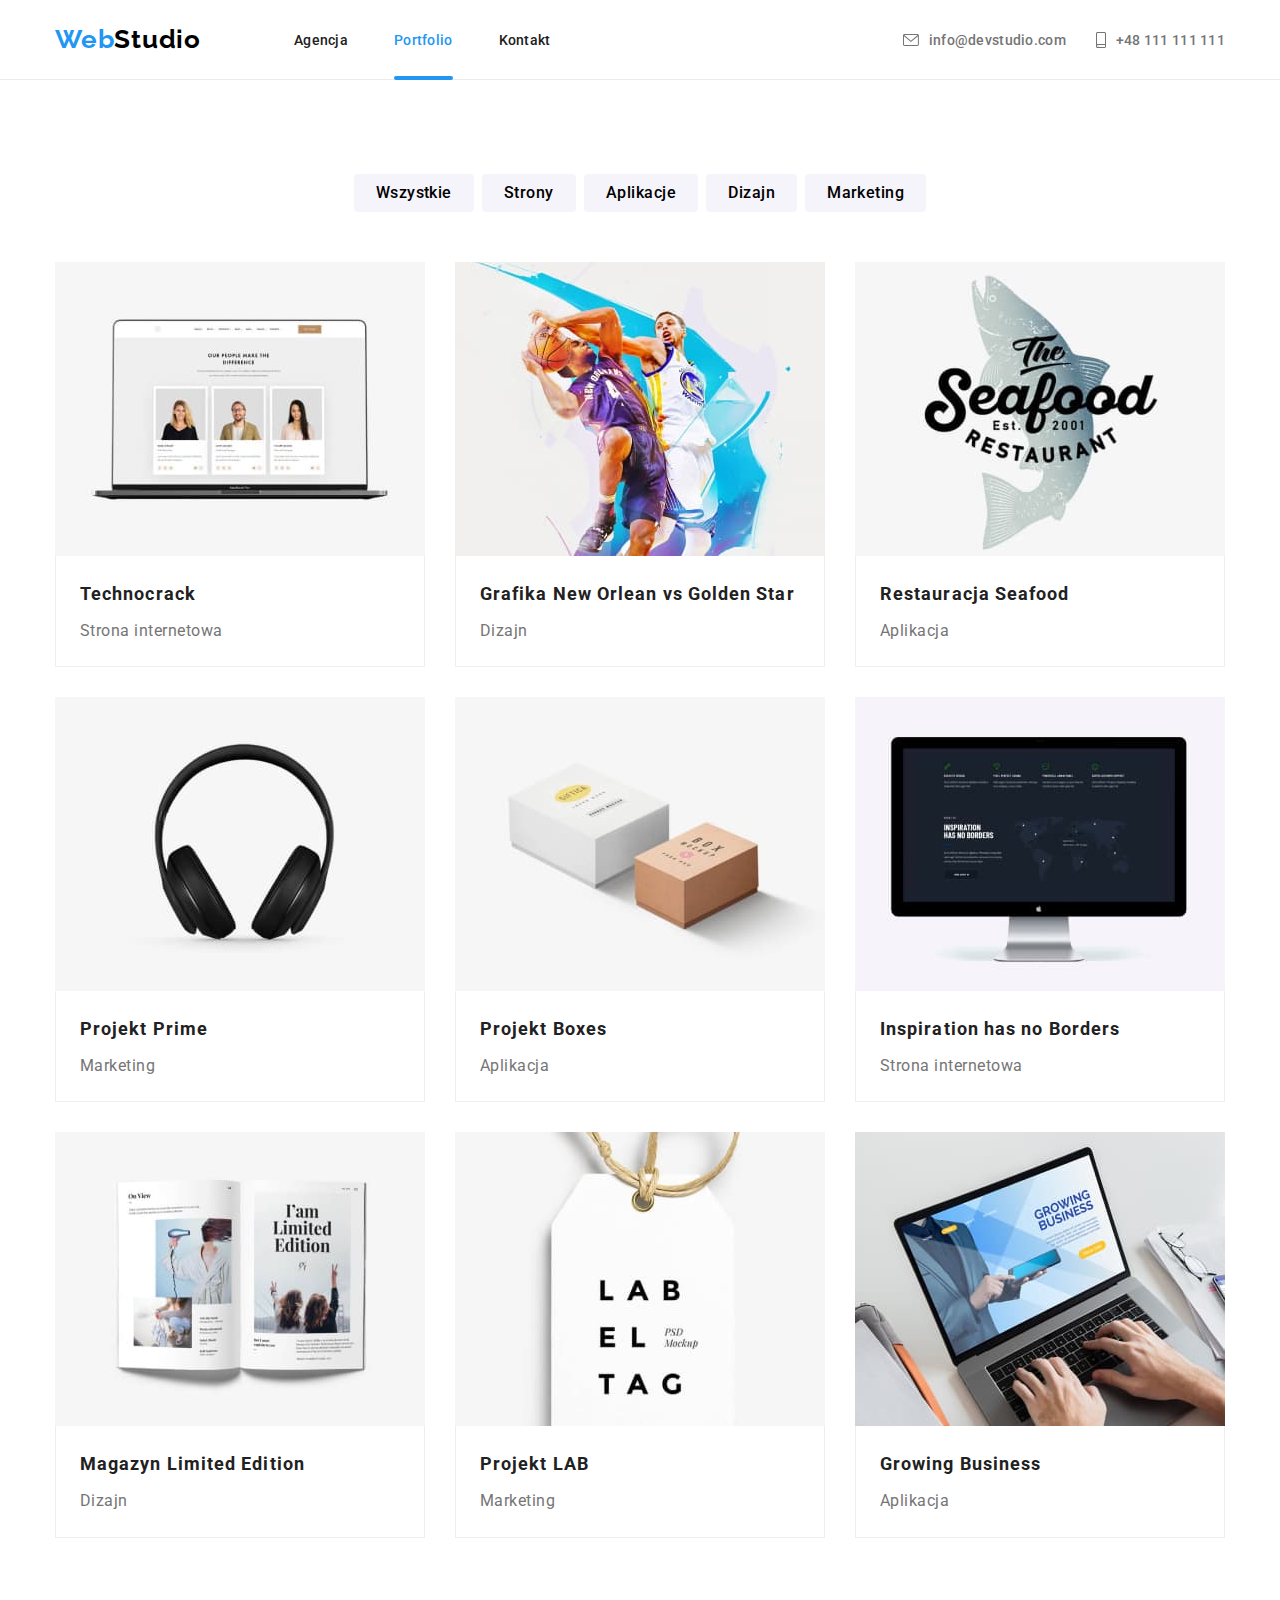
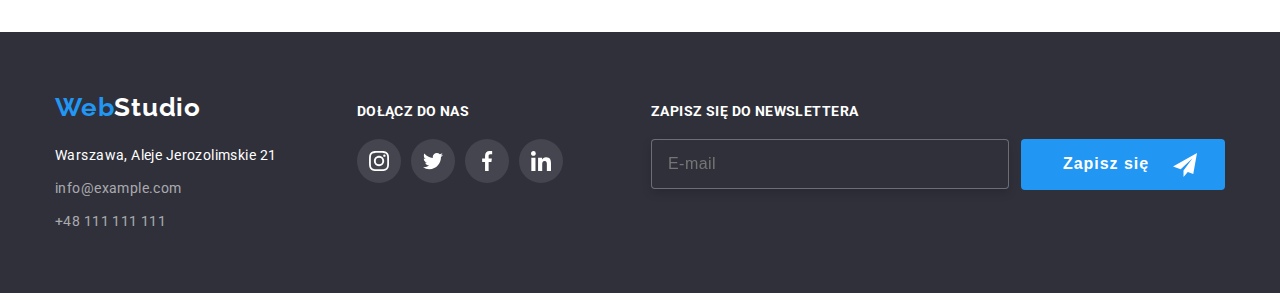
==== portfolio.html @ 28db0243 "Initial commit" ====
<!DOCTYPE html>
<html lang="pl">

<head>
    <meta charset="UTF-8">
    <meta http-equiv="X-UA-Compatible" content="IE=edge">
    <meta name="viewport" content="width=device-width, initial-scale=1.0">
    <title>WebStudio-Portfolio</title>
    <link rel="stylesheet" href="https://cdnjs.cloudflare.com/ajax/libs/modern-normalize/1.1.0/modern-normalize.min.css"
        integrity="sha512-wpPYUAdjBVSE4KJnH1VR1HeZfpl1ub8YT/NKx4PuQ5NmX2tKuGu6U/JRp5y+Y8XG2tV+wKQpNHVUX03MfMFn9Q=="
        crossorigin="anonymous" referrerpolicy="no-referrer" />
    <link rel="stylesheet" href="./css/styles.css" />
    <link rel="preconnect" href="https://fonts.googleapis.com" />
    <link rel="preconnect" href="https://fonts.gstatic.com" crossorigin />
    <link
        href="https://fonts.googleapis.com/css2?family=Raleway:wght@700&family=Roboto:wght@400;500;700;900&display=swap"
        rel="stylesheet" />
</head>

<body>
    <header class="header-line">
        <div class="menu-container container">
            <nav class="menu-nav">
                <a class="menu-logo link" href="./index.html">Web<span class="menu-logo-title">Studio</span></a>
                <ul class="menu-nav-list list">
                    <li class="menu-nav-item">
                        <a class="menu-nav-link link" href="./index.html">Agencja</a>
                    </li>
                    <li class="menu-nav-item"> <a class="menu-nav-link link current-link"
                            href="./portfolio.html">Portfolio</a>
                    </li>
                    <li class="menu-nav-item"> <a class="menu-nav-link link" href="#">Kontakt</a>
                    </li>
                </ul>
            </nav>
            <ul class="menu-contacts list" style="display: flex;">
                <li class="menu-contact-item">
                    <a class="menu-contact-link link" href="mailto:info@devstudio.com">
                        <svg class="menu-icon" width="16" height="12">
                            <use href="./images/icons.svg#icon-envelope">
                            </use>
                        </svg>info@devstudio.com</a>
                </li>
                <li class="menu-contact-item">
                    <a class="menu-contact-link link" href="tel:+48111111111">
                        <svg class="menu-icon" width="10" height="16">
                            <use href="./images/icons.svg#icon-smartphone">
                            </use>
                        </svg>+48 111 111
                        111</a>
                </li>
            </ul>
        </div>
    </header>

    <main>
        <section class="portfolio-img section">
            <div class="container">
                <h1 class="visually-hidden">portfolio images</h1>
                <ul class="button-nav list">
                    <li class="button-item">
                        <button class="portfolio-btn" type="button">Wszystkie</button>
                    </li>
                    <li class="button-item">
                        <button class="portfolio-btn" type="button">Strony</button>
                    </li>
                    <li class="button-item">
                        <button class="portfolio-btn" type="button">Aplikacje</button>
                    </li>
                    <li class="button-item">
                        <button class="portfolio-btn" type="button">Dizajn</button>
                    </li>
                    <li class="button-item">
                        <button class="portfolio-btn" type="button">Marketing</button>
                    </li>
                </ul>
                <ul class="portfolio-img-containers list">
                    <li class="portfolio-img-item">
                        <a class="portfolio-link link" href="">
                            <div class="overlay-div">
                                <img class="img-item" src="./images/portfolio-img-9.jpg" alt="technocrack" width="370"
                                    height="294" />
                                <div class="overlay">
                                    <p>Technocrack jest popularną platformą wykorzystywaną do rozpowszechniania
                                        koronawirusa. Firmy wykorzystują tę platformę
                                        do celów szpiegowskich i ataków na niezabezpieczone serwery konkurencji</p>
                                </div>
                            </div>
                            <div class="figcaption-item">
                                <h2 class="portfolio-img-title">Technocrack</h2>
                                <p class="portfolio-img-text">Strona internetowa</p>
                            </div>
                        </a>
                    </li>
                    <li class="portfolio-img-item">
                        <a class="portfolio-link link" href="">
                            <div class="overlay-div">
                                <img class="img-item" src="./images/portfolio-img-8.jpg"
                                    alt="Grafika New Orlean vs Golden Star" width="370" height="294" />
                                <div class="overlay">
                                    <p>Technocrack jest popularną platformą wykorzystywaną do rozpowszechniania
                                        koronawirusa. Firmy wykorzystują tę platformę
                                        do celów szpiegowskich i ataków na niezabezpieczone serwery konkurencji</p>
                                </div>
                            </div>
                            <div class="figcaption-item">
                                <h2 class="portfolio-img-title">Grafika New Orlean vs Golden Star</h2>
                                <p class="portfolio-img-text">Dizajn</p>
                            </div>
                        </a>
                    </li>
                    <li class="portfolio-img-item">
                        <a class="portfolio-link link" href="">
                            <div class="overlay-div">
                                <img class="img-item" src="./images/portfolio-img-7.jpg" alt="Restauracja Seafood"
                                    width="370" height="294" />
                                <div class="overlay">
                                    <p>Technocrack jest popularną platformą wykorzystywaną do rozpowszechniania
                                        koronawirusa. Firmy wykorzystują tę platformę
                                        do celów szpiegowskich i ataków na niezabezpieczone serwery konkurencji</p>
                                </div>
                            </div>
                            <div class="figcaption-item">
                                <h2 class="portfolio-img-title">Restauracja Seafood</h2>
                                <p class="portfolio-img-text">Aplikacja</p>
                            </div>
                        </a>
                    </li>
                    <li class="portfolio-img-item">
                        <a class="portfolio-link link" href="">
                            <div class="overlay-div">
                                <img class="img-item" src="./images/portfolio-img-6.jpg" alt="Projekt Prime" width="370"
                                    height="294" />
                                <div class="overlay">
                                    <p>Technocrack jest popularną platformą wykorzystywaną do rozpowszechniania
                                        koronawirusa. Firmy wykorzystują tę platformę
                                        do celów szpiegowskich i ataków na niezabezpieczone serwery konkurencji</p>
                                </div>
                            </div>
                            <div class="figcaption-item">
                                <h2 class="portfolio-img-title">Projekt Prime</h2>
                                <p class="portfolio-img-text">Marketing</p>
                            </div>
                        </a>
                    </li>
                    <li class="portfolio-img-item">
                        <a class="portfolio-link link" href="">
                            <div class="overlay-div">
                                <img class="img-item" src="./images/portfolio-img-5.jpg" alt="Projekt Boxes" width="370"
                                    height="294" />
                                <div class="overlay">
                                    <p>Technocrack jest popularną platformą wykorzystywaną do rozpowszechniania
                                        koronawirusa. Firmy wykorzystują tę platformę
                                        do celów szpiegowskich i ataków na niezabezpieczone serwery konkurencji</p>
                                </div>
                            </div>
                            <div class="figcaption-item">
                                <h2 class="portfolio-img-title">Projekt Boxes</h2>
                                <p class="portfolio-img-text">Aplikacja</p>
                            </div>
                        </a>
                    </li>
                    <li class="portfolio-img-item">
                        <a class="portfolio-link link" href="">
                            <div class="overlay-div">
                                <img class="img-item" src="./images/portfolio-img-4.jpg"
                                    alt="Inspiration has no Borders" width="370" height="294" />
                                <div class="overlay">
                                    <p>Technocrack jest popularną platformą wykorzystywaną do rozpowszechniania
                                        koronawirusa. Firmy wykorzystują tę platformę
                                        do celów szpiegowskich i ataków na niezabezpieczone serwery konkurencji</p>
                                </div>
                            </div>
                            <div class="figcaption-item">
                                <h2 class="portfolio-img-title">Inspiration has no Borders</h2>
                                <p class="portfolio-img-text">Strona internetowa</p>
                            </div>
                        </a>
                    </li>
                    <li class="portfolio-img-item">
                        <a class="portfolio-link link" href="">
                            <div class="overlay-div">
                                <img class="img-item" src="./images/portfolio-img-3.jpg" alt="Magazyn Limited Edition"
                                    width="370" height="294" />
                                <div class="overlay">
                                    <p>Technocrack jest popularną platformą wykorzystywaną do rozpowszechniania
                                        koronawirusa. Firmy wykorzystują tę platformę
                                        do celów szpiegowskich i ataków na niezabezpieczone serwery konkurencji</p>
                                </div>
                            </div>
                            <div class="figcaption-item">
                                <h2 class="portfolio-img-title">Magazyn Limited Edition</h2>
                                <p class="portfolio-img-text">Dizajn</p>
                            </div>
                        </a>
                    </li>
                    <li class="portfolio-img-item">
                        <a class="portfolio-link link" href="">
                            <div class="overlay-div">
                                <img class="img-item" src="./images/portfolio-img-2.jpg" alt="Projekt LAB" width="370"
                                    height="294" />
                                <div class="overlay">
                                    <p>Technocrack jest popularną platformą wykorzystywaną do rozpowszechniania
                                        koronawirusa. Firmy wykorzystują tę platformę
                                        do celów szpiegowskich i ataków na niezabezpieczone serwery konkurencji</p>
                                </div>
                            </div>
                            <div class="figcaption-item">
                                <h2 class="portfolio-img-title">Projekt LAB</h2>
                                <p class="portfolio-img-text">Marketing</p>
                            </div>
                        </a>
                    </li>
                    <li class="portfolio-img-item">
                        <a class="portfolio-link link" href="">
                            <div class="overlay-div">
                                <img class="img-item" src="./images/portfolio-img.jpg" alt="Growing Business"
                                    width="370" height="294" />
                                <div class="overlay">
                                    <p>Technocrack jest popularną platformą wykorzystywaną do rozpowszechniania
                                        koronawirusa. Firmy wykorzystują tę platformę
                                        do celów szpiegowskich i ataków na niezabezpieczone serwery konkurencji</p>
                                </div>
                            </div>
                            <div class="figcaption-item">
                                <h2 class="portfolio-img-title">Growing Business</h2>
                                <p class="portfolio-img-text">Aplikacja</p>
                            </div>
                        </a>
                    </li>
                </ul>
            </div>
        </section>
    </main>

    <footer>
        <div class="container footer-flex">
            <div class="footer-div">
                <a class="footer-logo link" href="./index.html">Web<span class="footer-logo-title">Studio</span></a>
                <address class="footer-adress-list">
                    <ul class="footer-contacts list">
                        <li class="footer-item"><a class="footer-adress link"
                                href="https://goo.gl/maps/d49CJBmiLWtHoX3f7" target="_blank"
                                rel="noreferrer noopener nofollow">
                                Warszawa, Aleje Jerozolimskie 21 </a></li>
                        <li class="footer-item"><a class="footer-contact link"
                                href="mailto:info@example.com">info@example.com</a></li>
                        <li class="footer-item"><a class="footer-contact link" href="tel:+48111111111">+48 111 111
                                111</a>
                        </li>
                    </ul>
                </address>
            </div>
            <div class="footer-social-div">
                <p class="footer-social-title">DOŁĄCZ DO NAS</p>
                <ul class="footer-social-container list">
                    <li class="footer-social-icon-item">
                        <a class="footer-social-link" href="">
                            <svg class="footer-social-icon" width="20" height="20">
                                <use href="./images/icons.svg#icon-instagram-2">
                                </use>
                            </svg>
                        </a>
                    </li>
                    <li class="footer-social-icon-item">
                        <a class="footer-social-link" href="">
                            <svg class="footer-social-icon" width="20" height="20">
                                <use href="./images/icons.svg#icon-twitter-1">
                                </use>
                            </svg>
                        </a>
                    </li>
                    <li class="footer-social-icon-item">
                        <a class="footer-social-link" href="">
                            <svg class="footer-social-icon" width="20" height="20">
                                <use href="./images/icons.svg#icon-facebook-1">
                                </use>
                            </svg>
                        </a>
                    </li>
                    <li class="footer-social-icon-item">
                        <a class="footer-social-link" href="">
                            <svg class="footer-social-icon" width="20" height="20">
                                <use href="./images/icons.svg#icon-linkedin-1">
                                </use>
                            </svg>
                        </a>
                    </li>
                </ul>
            </div>
            <div class="footer-newsletter-div">
                <p class="footer-newsletter-title">Zapisz się do newslettera</p>
                <div class="input-btn-div">
                    <label class="footer-label-email">
                        <input class="footer-input" type="email" name="footer-email" placeholder="E-mail" required>
                    </label>
                    <button class="footer-btn" type="submit">Zapisz się<svg class="btn-icon-send" width="24"
                            height="24">
                            <use href="./images/icons.svg#icon-icon-send"></use>
                        </svg>
                    </button>
                </div>
            </div>
        </div>
    </footer>
</body>

</html>
---- css/styles.css ----
* {
	margin: 0;
	padding: 0;
}
*,
*::before,
*::after {
	box-sizing: border-box;
}
:root {
	--black: #212121;
	--grey: #757575;
	--light-blue: #2196f3;
	--white: #ffffff;
	--hero-banner-container: #2f303a;
	--footer-container: #2f303a;
	--team: #f5f4fa;
	--portfolio-button: #f5f4fa;
	--icon-fill-color: #afb1b8;
	--cubic-bezier: cubic-bezier(0.4, 0, 0.2, 1);
}
body {
	color: var(--black);
	background-color: var(--white);
	font-family: "Roboto", sens-serif;
}
h1,
h2,
h3,
h4,
h5,
h6,
p {
	margin: 0;
}
img {
	display: block;
	max-width: 100%;
	height: auto;
}
address {
	font-style: normal;
}
button {
	display: block;
	cursor: pointer;
	border: none;
	border-radius: 4px;
}
.list {
	list-style: none;
	padding-left: 0;
	margin: 0;
}
.link {
	text-decoration: none;
}
.container {
	width: 1200px;
	margin: 0 auto;
	padding: 0 15px;
}
.section {
	padding-top: 94px;
	padding-bottom: 94px;
}
.visually-hidden {
	position: absolute;
	width: 1px;
	height: 1px;
	margin: -1px;
	border: 0;
	padding: 0;

	white-space: nowrap;
	clip-path: inset(100%);
	clip: rect(0 0 0 0);
	overflow: hidden;
}

/* główna nawigacja na stronie logo + podstrony + kontakty ===================================== */

.header-line {
	border-bottom: #ececec solid 1px;
}
.menu-container {
	display: flex;
	align-items: center;
	padding-top: 24px;
	padding-bottom: 24px;
}
.menu-logo {
	font-family: "Raleway";
	font-style: normal;
	font-weight: 700;
	font-size: 26px;
	line-height: 1.2;
	letter-spacing: 0.03em;
	color: var(--light-blue);
	margin-right: 93px;
}
.menu-logo-title {
	color: #000000;
}
.menu-nav {
	display: flex;
	margin-right: auto;
}
.menu-nav-list {
	display: flex;
	align-items: center;
	flex-wrap: wrap;
}
.menu-nav-item {
	margin-right: 46px;
	display: inline;
}
.menu-nav-item:last-child {
	margin-right: 0;
}
.menu-contact-item {
	margin-right: 30px;
}
.menu-contact-item:last-child {
	margin-right: 0;
}
.menu-nav-link {
	font-weight: 500;
	font-size: 14px;
	line-height: 1.15;
	letter-spacing: 0.02em;
	color: var(--black);
	transition: color 250ms var(--cubic-bezier);
	position: relative;
}
.menu-contact-link {
	font-weight: 500;
	font-size: 14px;
	line-height: 1.15;
	letter-spacing: 0.02em;
	color: var(--grey);
	display: flex;
	align-items: center;
	transition: color 250ms var(--cubic-bezier);
}
.menu-nav-link:hover,
.menu-nav-link:focus {
	color: var(--light-blue);
}
.menu-nav-link.current-link {
	color: var(--light-blue);
}
.menu-icon {
	fill: currentColor;
	margin-right: 10px;
}
.menu-contact-link:hover,
.menu-contact-link:focus {
	color: var(--light-blue);
}
.current-link::after {
	color: var(--light-blue);
	position: absolute;
	display: inline-block;
	left: 0;
	bottom: -32px;
	background-color: var(--light-blue);
	content: "";
	width: 100%;
	height: 4px;
	border-radius: 2px;
}

/* główny tytuł strony hero ================================================== */

.hero-container {
	background-color: var(--hero-banner-container);
	background-image: linear-gradient(
			to right,
			rgba(47, 48, 58, 0.4),
			rgba(47, 48, 58, 0.4)
		),
		url(../images/img-hero-background.jpg);
	background-position: center;
	background-size: cover;
	padding: 200px 0;
	max-width: 1600px;
	height: 600px;
	margin: 0 auto;
}
.hero-title {
	font-weight: 900;
	font-size: 44px;
	line-height: 1.37;
	letter-spacing: 0.06em;
	text-transform: uppercase;
	color: var(--white);
	max-width: 696px;
	text-align: center;
	margin: 0 auto;
}
.hero-button {
	font-weight: 700;
	font-size: 16px;
	line-height: 1.88;
	letter-spacing: 0.06em;
	box-shadow: 0px 4px 4px rgba(0, 0, 0, 0.15);
	color: var(--white);
	background-color: var(--light-blue);
	margin: 0 auto;
	padding: 10px 41px;
	margin-top: 30px;
}

/* nasze atuty================================================================== */
.features {
	padding-bottom: 0;
}
.features-list {
	display: flex;
}
.features-item {
	margin-right: 30px;
}
.features-item:last-child {
	margin-right: 0;
}
.features-title {
	font-weight: 700;
	font-size: 14px;
	line-height: 1.15;
	letter-spacing: 0.03em;
	text-transform: uppercase;
	margin-bottom: 10px;
	margin-top: 30px;
}
.features-text {
	font-size: 14px;
	line-height: 1.72;
	letter-spacing: 0.03em;
	color: var(--grey);
}
.features-div-icon {
	width: 270px;
	height: 120px;
	background-color: var(--team);
	border-radius: 4px;
	display: flex;
	align-items: center;
	justify-content: center;
}

/* about us, czym się zajmujemy, same zdjęcia + tytuł ============================= */

.about > ul {
	display: flex;
}
.about-title {
	font-weight: 700;
	font-size: 36px;
	line-height: 1.17;
	text-align: center;
	letter-spacing: 0.03em;
	margin-bottom: 50px;
}
.about-item {
	margin-right: 30px;
	position: relative;
}
.about-item:last-child {
	margin-right: 0;
}
.about-item > .label {
	font-weight: 700;
	font-size: 14px;
	line-height: 1.14;
	letter-spacing: 0.03em;
	text-transform: uppercase;
	color: var(--white);
	position: absolute;
	bottom: 0;
	width: 100%;
	height: 70px;
	display: flex;
	align-items: center;
	justify-content: center;
	background-color: rgba(47, 48, 58, 0.8);
}
/* our team ========================================================================= */

.team {
	background-color: var(--team);
}
.team-list {
	display: flex;
	align-items: center;
	justify-content: center;
	flex-wrap: wrap;
}
.team-title {
	font-weight: 700;
	font-size: 36px;
	line-height: 1.17;
	text-align: center;
	letter-spacing: 0.03em;
	margin-bottom: 50px;
}
.team-list-name {
	font-weight: 500;
	font-size: 16px;
	line-height: 1.19;
	letter-spacing: 0.03em;
}
.team-list-position {
	font-size: 16px;
	line-height: 1.19;
	letter-spacing: 0.03em;
	color: var(--grey);
	margin-top: 10px;
}
.team-list > li {
	width: 270px;
	background: var(--white);
	box-shadow: 0px 1px 3px rgba(0, 0, 0, 0.12), 0px 1px 1px rgba(0, 0, 0, 0.14),
		0px 2px 1px rgba(0, 0, 0, 0.2);
	border-radius: 0px 0px 4px 4px;
	text-align: center;
}
.team-item {
	margin-right: 30px;
}
.team-item:last-child {
	margin-right: 0;
}
.figcaption-team-item {
	padding-top: 30px;
	padding-bottom: 30px;
	align-items: center;
}
.social-link {
	fill: var(--icon-fill-color);
	width: 44px;
	height: 44px;
	display: flex;
	align-items: center;
	justify-content: center;
	border-radius: 50%;
	transition-property: background-color, fill;
	transition-duration: 250ms;
	transition-timing-function: var(--cubic-bezier);
}
.social-icon-item {
	margin-right: 10px;
}
.social-icon-item:last-child {
	margin-right: 0;
}
.social-media-container {
	display: flex;
	justify-content: center;
	align-items: center;
	margin-top: 16px;
}
.social-link:hover,
.social-link:focus {
	background-color: var(--light-blue);
	fill: var(--white);
}

/* nasi klinci  ================================================= */
.clients-list {
	display: flex;
	align-items: center;
	justify-content: center;
}
.clients-title {
	font-weight: 700;
	font-size: 36px;
	line-height: 1.17;
	text-align: center;
	letter-spacing: 0.03em;
	margin-bottom: 50px;
}
.client-link {
	width: 170px;
	height: 92px;
	border: 1px solid currentColor;
	color: var(--icon-fill-color);
	fill: currentColor;
	border-radius: 4px;
	text-align: center;
	display: flex;
	align-items: center;
	justify-content: center;
	transition-property: border, fill;
	transition-duration: 250ms;
	transition-timing-function: var(--cubic-bezier);
}
.client-item {
	margin-right: 30px;
}
.client-item:last-child {
	margin-right: 0;
}
.client-link:hover,
.client-link:focus {
	border-color: var(--light-blue);
	fill: var(--light-blue);
}

/*portfolio ===================================================================== */
.button-nav {
	display: flex;
	justify-content: center;
	align-items: center;
	flex-wrap: wrap;
	margin-bottom: 50px;
}
.button-item {
	margin-right: 8px;
}
.button-item:last-child {
	margin-right: 0;
}
.portfolio-btn {
	font-family: inherit;
	font-weight: 500;
	font-size: 16px;
	line-height: 1.63;
	text-align: center;
	letter-spacing: 0.03em;
	background-color: var(--portfolio-button);
	border-style: hidden;
	margin: 0 auto;
	padding: 6px 22px;
	transition-property: color, background-color, box-shadow;
	transition-duration: 250ms;
	transition-timing-function: var(--cubic-bezier);
}
.portfolio-btn:hover,
.portfolio-btn:focus {
	color: var(--white);
	background-color: var(--light-blue);
	box-shadow: 0px 3px 1px rgba(0, 0, 0, 0.1), 0px 1px 2px rgba(0, 0, 0, 0.08),
		0px 2px 2px rgba(0, 0, 0, 0.12);
	border-radius: 4px;
}

/* portfolio images =============================================================== */

.portfolio-img-title {
	font-weight: 700;
	font-size: 18px;
	line-height: 2;
	letter-spacing: 0.06em;
	color: var(--black);
	margin-bottom: 4px;
}
.portfolio-img-text {
	font-size: 16px;
	line-height: 1.88;
	letter-spacing: 0.03em;
	color: var(--grey);
}
.portfolio-img-containers {
	display: flex;
	flex-wrap: wrap;
}
.figcaption-item {
	padding: 20px 24px;
	border-right: 1px solid #eeeeee;
	border-bottom: 1px solid #eeeeee;
	border-left: 1px solid #eeeeee;
}
.portfolio-img-item {
	margin-bottom: 30px;
	margin-right: 30px;
}
.portfolio-img-item:nth-last-child(-n + 3) {
	margin-bottom: 0;
}
.portfolio-img-item:nth-of-type(3n) {
	margin-right: 0;
}
.portfolio-link {
	display: block;
	transition: box-shadow 250ms var(--cubic-bezier);
}
.portfolio-link:hover,
.portfolio-link:focus {
	box-shadow: 0px 1px 1px rgba(0, 0, 0, 0.12), 0px 4px 4px rgba(0, 0, 0, 0.06),
		1px 4px 6px rgba(0, 0, 0, 0.16);
}
.overlay-div {
	position: relative;
	overflow: hidden;
}
.overlay {
	position: absolute;
	top: 0;
	left: 0;
	width: 100%;
	height: 100%;
	background-color: rgba(33, 150, 243, 0.9);

	transform: translateY(100%);
	transition: transform 250ms var(--cubic-bezier);
}
.portfolio-link:hover .overlay,
.portfolio-link:focus .overlay {
	transform: translateY(0);
}

.overlay p {
	font-size: 18px;
	line-height: 1.55;
	letter-spacing: 0.03em;
	color: var(--white);
	padding: 49px 45px 49px 24px;
}
/*footer ========================================================================= */

footer {
	background-color: var(--footer-container);
	padding-top: 60px;
	padding-bottom: 60px;
}
.footer-logo {
	font-family: "Raleway";
	font-style: normal;
	font-weight: 700;
	font-size: 26px;
	line-height: 1.2;
	letter-spacing: 0.03em;
	color: var(--light-blue);
}
.footer-logo-title {
	color: var(--white);
}
.footer-adress-list {
	margin-top: 20px;
}
.footer-adress,
.footer-contact {
	color: var(--white);
	font-style: normal;
	font-size: 14px;
	line-height: 1.72;
	letter-spacing: 0.03em;
}
.footer-item {
	margin-top: 9px;
}
.footer-item:first-child {
	margin-top: 0px;
}
.footer-contact {
	color: rgba(255, 255, 255, 0.6);
}
.footer-flex {
	display: flex;
	align-items: baseline;
	justify-content: space-between;
}
.footer-div {
	margin-right: 70px;
}
.footer-social-title {
	font-weight: 700;
	font-size: 14px;
	line-height: 1.14;
	letter-spacing: 0.03em;
	text-transform: uppercase;
	color: var(--white);
}
.footer-social-link {
	fill: var(--white);
	background-color: rgba(255, 255, 255, 0.1);
	border-radius: 50%;
	width: 100%;
	height: 100%;
	display: flex;
	align-items: center;
	justify-content: center;
	transition: background-color 250ms var(--cubic-bezier);
}
.footer-social-icon-item {
	width: 44px;
	height: 44px;
	margin-right: 10px;
}
.footer-social-icon-item:last-child {
	margin-right: 0;
}
.footer-social-container {
	margin-top: 20px;
	display: flex;
	align-items: center;
	justify-content: center;
}

.footer-social-link:hover,
.footer-social-link:focus {
	background-color: var(--light-blue);
}
.footer-social-div {
	margin-right: 78px;
}
.footer-newsletter-title {
	font-weight: 700;
	font-size: 14px;
	line-height: 1.14;
	letter-spacing: 0.03em;
	text-transform: uppercase;
	color: var(--white);
	margin-bottom: 20px;
}
.footer-label-email {
	width: 358px;
	height: 50px;
	margin-right: 12px;
}
.footer-input {
	width: 100%;
	height: 100%;
	padding: 15px 16px;
	font-size: 16px;
	line-height: 1.25;
	letter-spacing: 0.03em;
	color: rgba(255, 255, 255, 0.6);
	background-color: var(--footer-container);
	border: 1px solid rgba(255, 255, 255, 0.3);
	filter: drop-shadow(0px 4px 4px rgba(0, 0, 0, 0.15));
	border-radius: 4px;
}
.footer-btn {
	font-weight: 700;
	font-size: 16px;
	line-height: 1.88;
	letter-spacing: 0.06em;
	color: var(--white);
	background-color: var(--light-blue);
	padding: 10px 28px 10px 42px;
}
.input-btn-div {
	display: flex;
	justify-content: space-between;
	align-items: center;
}
.btn-icon-send {
	margin-left: 24px;
	vertical-align: middle;
}
/* BACKDROP =============================================*/
.backdrop {
	position: fixed;
	left: 0;
	top: 0;
	width: 100%;
	height: 100%;
	background-color: rgba(0, 0, 0, 0.2);
	transition-property: opacity, visibility;
	transition-duration: 250ms;
	transition-timing-function: var(--cubic-bezier);
}
.modal {
	position: absolute;
	top: 50%;
	left: 50%;
	transform: translate(-50%, -50%);
	width: 528px;
	min-height: 581px;
	background-color: var(--white);
}
.close-btn {
	position: absolute;
	top: 8px;
	right: 8px;
	width: 30px;
	height: 30px;
	background-color: var(--white);
	border: 1px solid rgba(0, 0, 0, 0.1);
	border-radius: 50%;
	cursor: pointer;
}
.is-hidden {
	opacity: 0;
	visibility: hidden;
	pointer-events: none;
}
/* formularz zawartość ==================== */
.form-layout {
	padding: 40px;
}
/* label {
	display: flex;
	flex-direction: column;
	margin-bottom: 10px;
} */
label:nth-last-child(3) {
	margin-bottom: 20px;
}
.form-title {
	font-weight: 700;
	font-size: 20px;
	line-height: 1.15;
	text-align: center;
	letter-spacing: 0.03em;
	margin-bottom: 12px;
}
.label-title {
	font-size: 12px;
	line-height: 1.17;
	letter-spacing: 0.01em;
	color: var(--grey);
	display: flex;
	flex-direction: column;
	margin-bottom: 10px;
}
.input-wrap {
	display: block;
	position: relative;
	margin-top: 4px;
	transition-property: fill;
	transition-duration: 250ms;
	transition-timing-function: var(--cubic-bezier);
}
.data-form-input {
	display: block;
	width: 100%;
	height: 40px;
	padding-top: 11px;
	padding-bottom: 11px;
	padding-left: 42px;
	border: 1px solid rgba(33, 33, 33, 0.2);
	border-radius: 4px;
	transition-property: border-color;
	transition-duration: 250ms;
	transition-timing-function: var(--cubic-bezier);
	outline: transparent;
}
.input-wrap:hover,
.input-wrap:focus-within,
.data-form-input:hover,
.data-form-input:focus {
	fill: var(--light-blue);
	border-color: var(--light-blue);
}
.person-form-icon {
	position: absolute;
	transform: translateY(-50%);
	top: 50%;
	left: 12px;
	width: 18px;
	height: 18px;
}
.comment {
	width: 100%;
	height: 120px;
	padding: 12px 16px;
	margin-top: 4px;
	color: rgba(117, 117, 117, 0.5);
	resize: none;
}
.comment::placeholder {
	font-size: 12px;
	line-height: 1.17;
	letter-spacing: 0.01em;
	color: rgba(117, 117, 117, 0.5);
}
.checkbox-form {
	display: block;
	margin-bottom: 30px;
	font-size: 14px;
	line-height: 1.71;
	letter-spacing: 0.03em;
	color: var(--grey);
	text-align: center;
	cursor: pointer;
}

.checkbox-input {
	-moz-appearance: none;
	-webkit-appearance: none;
	appearance: none;
	position: absolute;
}

.checkbox-icon {
	display: inline-block;
	border: 2px solid var(--black);
	border-radius: 2px;
	vertical-align: sub;
	transition-property: background-color, border-color;
	transition-duration: 250ms;
	transition-timing-function: var(--cubic-bezier);
}

.checkbox-vector {
	display: block;
	width: 16px;
	height: 15px;
}

.checkbox-statute {
	display: inline;
	margin-left: 8px;
}
.regulations-link {
	color: var(--light-blue);
	text-decoration: underline;
}

.checkbox-input:checked + .checkbox-icon {
	background-size: contain;

	margin-left: auto;
	margin-right: auto;

	background-color: var(--light-blue);
	border-color: var(--light-blue);
}

.form-btn {
	font-weight: 700;
	font-size: 16px;
	line-height: 1.88;
	letter-spacing: 0.06em;
	color: var(--white);
	background-color: var(--light-blue);
	margin: 0 auto;
	padding: 10px 76px;
}
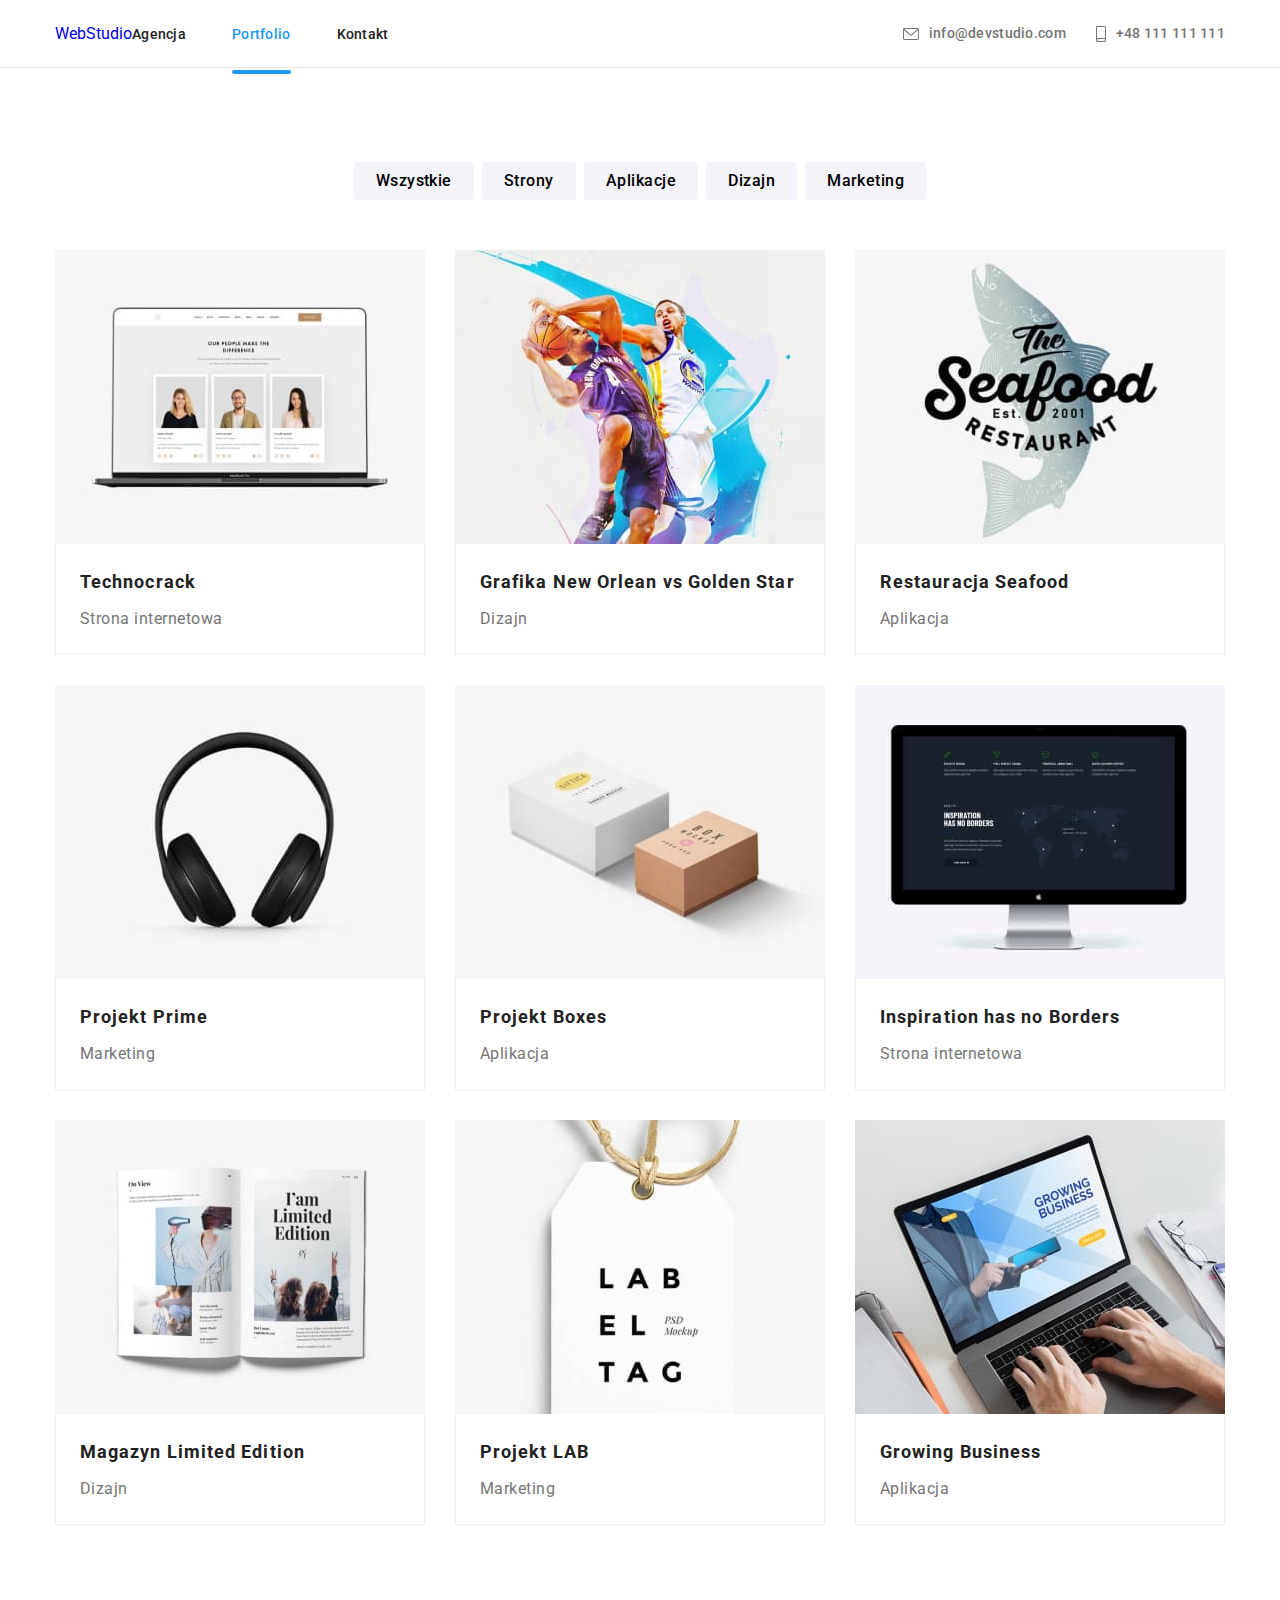
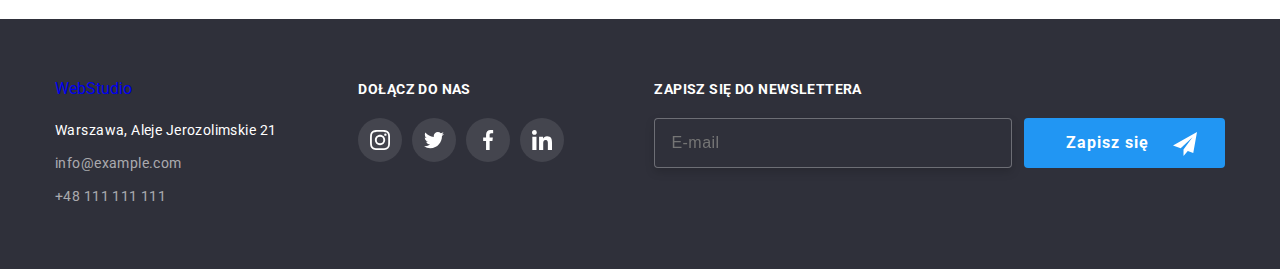
==== commit c78292f4: "create scss" ====
--- a/portfolio.html
+++ b/portfolio.html
@@ -9,7 +9,7 @@
     <link rel="stylesheet" href="https://cdnjs.cloudflare.com/ajax/libs/modern-normalize/1.1.0/modern-normalize.min.css"
         integrity="sha512-wpPYUAdjBVSE4KJnH1VR1HeZfpl1ub8YT/NKx4PuQ5NmX2tKuGu6U/JRp5y+Y8XG2tV+wKQpNHVUX03MfMFn9Q=="
         crossorigin="anonymous" referrerpolicy="no-referrer" />
-    <link rel="stylesheet" href="./css/styles.css" />
+    <link rel="stylesheet" href="./css/main.min.css" />
     <link rel="preconnect" href="https://fonts.googleapis.com" />
     <link rel="preconnect" href="https://fonts.gstatic.com" crossorigin />
     <link
@@ -18,32 +18,34 @@
 </head>
 
 <body>
-    <header class="header-line">
-        <div class="menu-container container">
-            <nav class="menu-nav">
-                <a class="menu-logo link" href="./index.html">Web<span class="menu-logo-title">Studio</span></a>
-                <ul class="menu-nav-list list">
-                    <li class="menu-nav-item">
-                        <a class="menu-nav-link link" href="./index.html">Agencja</a>
-                    </li>
-                    <li class="menu-nav-item"> <a class="menu-nav-link link current-link"
+    <header class="page-header page-header--line">
+        <div class="page-header__container container">
+            <nav class="page-header__nav">
+                <a class="page-header__logo link" href="./index.html">Web<span
+                        class="page-header__logo--color">Studio</span></a>
+                <ul class="page-header__nav-list list">
+                    <li class="page-header__nav-item">
+                        <a class="page-header__nav-link link" href="./index.html">Agencja</a>
+                    </li>
+                    <li class="page-header__nav-item"> <a
+                            class="page-header__nav-link link page-header__nav-link--current-link"
                             href="./portfolio.html">Portfolio</a>
                     </li>
-                    <li class="menu-nav-item"> <a class="menu-nav-link link" href="#">Kontakt</a>
+                    <li class="page-header__nav-item"> <a class="page-header__nav-link link" href="#">Kontakt</a>
                     </li>
                 </ul>
             </nav>
-            <ul class="menu-contacts list" style="display: flex;">
-                <li class="menu-contact-item">
-                    <a class="menu-contact-link link" href="mailto:info@devstudio.com">
-                        <svg class="menu-icon" width="16" height="12">
+            <ul class="page-header__contacts-list list">
+                <li class="page-header__contact-item">
+                    <a class="page-header__contact-link link" href="mailto:info@devstudio.com">
+                        <svg class="page-header__icon" width="16" height="12">
                             <use href="./images/icons.svg#icon-envelope">
                             </use>
                         </svg>info@devstudio.com</a>
                 </li>
-                <li class="menu-contact-item">
-                    <a class="menu-contact-link link" href="tel:+48111111111">
-                        <svg class="menu-icon" width="10" height="16">
+                <li class="page-header__contact-item">
+                    <a class="page-header__contact-link link" href="tel:+48111111111">
+                        <svg class="page-header__icon" width="10" height="16">
                             <use href="./images/icons.svg#icon-smartphone">
                             </use>
                         </svg>+48 111 111
--- a/css/main.min.css
+++ b/css/main.min.css
@@ -0,0 +1 @@
+.visually-hidden{position:absolute;width:1px;height:1px;margin:-1px;border:0;padding:0;white-space:nowrap;-webkit-clip-path:inset(100%);clip-path:inset(100%);clip:rect(0 0 0 0);overflow:hidden}:root{--text-color: #212121;--secondary-text-color: #757575;--accent-color: #2196f3;--accessary-color: #ffffff;--accent-background: #2f303a;--secondary-background: #f5f4fa;--icon-fill-color: #afb1b8;--main-font: "Roboto", sans-serif;--secondary-font: "Raleway", sans-serif;--cubic-bezier: cubic-bezier(0.4, 0, 0.2, 1);--border-color: #eeeeee;--border-bottom-color: #ececec;--logo-color: #000000;--box-shadow-hero: 0px 4px 4px rgba(0, 0, 0, 0.15);--box-shadow-team: 0px 1px 3px rgba(0, 0, 0, 0.12), 0px 1px 1px rgba(0, 0, 0, 0.14), 0px 2px 1px rgba(0, 0, 0, 0.2);--box-shadow-filter: 0px 3px 1px rgba(0, 0, 0, 0.1), 0px 1px 2px rgba(0, 0, 0, 0.08), 0px 2px 2px rgba(0, 0, 0, 0.12);--box-shadow-gallery: 0px 1px 1px rgba(0, 0, 0, 0.12), 0px 4px 4px rgba(0, 0, 0, 0.06), 1px 4px 6px rgba(0, 0, 0, 0.16);--item-margin: 30px}.container{width:1200px;margin:0 auto;padding:0 15px}*{margin:0;padding:0}*,*::before,*::after{-webkit-box-sizing:border-box;box-sizing:border-box}body{color:var(--text-color);background-color:var(--accessary-color);font-family:var(--main-font)}h1,h2,h3,h4,h5,h6,p{margin:0}img{display:block;max-width:100%;height:auto}address{font-style:inherit}button{display:block;cursor:pointer;border:none;border-radius:4px;font-size:16px;font-family:inherit}.list{list-style:none;padding-left:0;margin:0}.link{text-decoration:none}.section{padding-top:94px;padding-bottom:94px}.page-header--line{border-bottom:var(--border-bottom-color) solid 1px}.page-header__container{display:-webkit-box;display:-ms-flexbox;display:flex;-webkit-box-align:center;-ms-flex-align:center;align-items:center;padding-top:24px;padding-bottom:24px}.page-header__nav{display:-webkit-box;display:-ms-flexbox;display:flex;margin-right:auto}.page-header__nav-list{display:-webkit-box;display:-ms-flexbox;display:flex;-webkit-box-align:center;-ms-flex-align:center;align-items:center;-ms-flex-wrap:wrap;flex-wrap:wrap}.page-header__nav-item{margin-right:46px;display:inline}.page-header__nav-item:last-child{margin-right:0}.page-header__contacts-list{display:-webkit-box;display:-ms-flexbox;display:flex}.page-header__contact-item{margin-right:var(--item-margin)}.page-header__contact-item:last-child{margin-right:0}.page-header__nav-link{font-weight:500;font-size:14px;line-height:1.15;letter-spacing:.02em;color:var(--text-color);-webkit-transition:color 250ms var(--cubic-bezier);transition:color 250ms var(--cubic-bezier);position:relative}.page-header__contact-link{font-weight:500;font-size:14px;line-height:1.15;letter-spacing:.02em;color:var(--secondary-text-color);display:-webkit-box;display:-ms-flexbox;display:flex;-webkit-box-align:center;-ms-flex-align:center;align-items:center;-webkit-transition:color 250ms var(--cubic-bezier);transition:color 250ms var(--cubic-bezier)}.page-header__nav-link:hover,.page-header__nav-link:focus{color:var(--accent-color)}.page-header__nav-link.page-header__nav-link--current-link{color:var(--accent-color)}.page-header__icon{fill:currentColor;margin-right:10px}.page-header__contact-link:hover,.page-header__contact-link:focus{color:var(--accent-color)}.page-header__nav-link--current-link::after{color:var(--accent-color);position:absolute;display:inline-block;left:0;bottom:-32px;background-color:var(--accent-color);content:"";width:100%;height:4px;border-radius:2px}.logo{font-family:var(--secondary-font);font-style:normal;font-weight:700;font-size:26px;line-height:1.2;letter-spacing:.03em;color:var(--accent-color);margin-right:93px}.logo--header-color{color:var(--logo-color)}.logo--footer-color{color:var(--accessary-color)}.hero{background-color:var(--accent-background);background-image:-webkit-gradient(linear, left top, right top, from(rgba(47, 48, 58, 0.4)), to(rgba(47, 48, 58, 0.4))),url(../images/img-hero-background.jpg);background-image:linear-gradient(to right, rgba(47, 48, 58, 0.4), rgba(47, 48, 58, 0.4)),url(../images/img-hero-background.jpg);background-position:center;background-repeat:no-repeat;background-size:cover;padding:200px 0;max-width:1600px;height:600px;margin:0 auto}.hero__title{font-weight:900;font-size:44px;line-height:1.37;letter-spacing:.06em;text-transform:uppercase;color:var(--accessary-color);max-width:696px;text-align:center;margin:0 auto}.hero__button{font-weight:700;font-size:16px;line-height:1.88;letter-spacing:.06em;-webkit-box-shadow:var(--box-shadow-hero);box-shadow:var(--box-shadow-hero);color:var(--accessary-color);background-color:var(--accent-color);margin:0 auto;padding:10px 41px;margin-top:var(--item-margin)}.features{padding-bottom:0}.features__list{display:-webkit-box;display:-ms-flexbox;display:flex}.features__item{margin-right:30px}.features__item:last-child{margin-right:0}.features__title{font-weight:700;font-size:14px;line-height:1.15;letter-spacing:.03em;text-transform:uppercase;margin-bottom:10px;margin-top:30px}.features__text{font-size:14px;line-height:1.72;letter-spacing:.03em;color:var(--secondary-text-color)}.features__icon{width:270px;height:120px;background-color:var(--secondary-background);border-radius:4px;display:-webkit-box;display:-ms-flexbox;display:flex;-webkit-box-align:center;-ms-flex-align:center;align-items:center;-webkit-box-pack:center;-ms-flex-pack:center;justify-content:center}.about>ul{display:-webkit-box;display:-ms-flexbox;display:flex}.about-title{font-weight:700;font-size:36px;line-height:1.17;text-align:center;letter-spacing:.03em;margin-bottom:50px}.about-item{margin-right:30px;position:relative}.about-item:last-child{margin-right:0}.about-item>.label{font-weight:700;font-size:14px;line-height:1.14;letter-spacing:.03em;text-transform:uppercase;color:var(--accessary-color);position:absolute;bottom:0;width:100%;height:70px;display:-webkit-box;display:-ms-flexbox;display:flex;-webkit-box-align:center;-ms-flex-align:center;align-items:center;-webkit-box-pack:center;-ms-flex-pack:center;justify-content:center;background-color:rgba(47,48,58,.8)}.team{background-color:var(--secondary-background)}.team-list{display:-webkit-box;display:-ms-flexbox;display:flex;-webkit-box-align:center;-ms-flex-align:center;align-items:center;-webkit-box-pack:center;-ms-flex-pack:center;justify-content:center;-ms-flex-wrap:wrap;flex-wrap:wrap}.team-title{font-weight:700;font-size:36px;line-height:1.17;text-align:center;letter-spacing:.03em;margin-bottom:50px}.team-list-name{font-weight:500;font-size:16px;line-height:1.19;letter-spacing:.03em}.team-list-position{font-size:16px;line-height:1.19;letter-spacing:.03em;color:var(--secondary-text-color);margin-top:10px}.team-list>li{width:270px;background:var(--accessary-color);-webkit-box-shadow:var(--box-shadow-team);box-shadow:var(--box-shadow-team);border-radius:0px 0px 4px 4px;text-align:center}.team-item{margin-right:30px}.team-item:last-child{margin-right:0}.figcaption-team-item{padding-top:30px;padding-bottom:30px;-webkit-box-align:center;-ms-flex-align:center;align-items:center}.social-link{fill:var(--icon-fill-color);width:44px;height:44px;display:-webkit-box;display:-ms-flexbox;display:flex;-webkit-box-align:center;-ms-flex-align:center;align-items:center;-webkit-box-pack:center;-ms-flex-pack:center;justify-content:center;border-radius:50%;-webkit-transition-property:background-color,fill;transition-property:background-color,fill;-webkit-transition-duration:250ms;transition-duration:250ms;-webkit-transition-timing-function:var(--cubic-bezier);transition-timing-function:var(--cubic-bezier)}.social-icon-item{margin-right:10px}.social-icon-item:last-child{margin-right:0}.social-media-container{display:-webkit-box;display:-ms-flexbox;display:flex;-webkit-box-pack:center;-ms-flex-pack:center;justify-content:center;-webkit-box-align:center;-ms-flex-align:center;align-items:center;margin-top:16px}.social-link:hover,.social-link:focus{background-color:var(--accent-color);fill:var(--accessary-color)}.clients-list{display:-webkit-box;display:-ms-flexbox;display:flex;-webkit-box-align:center;-ms-flex-align:center;align-items:center;-webkit-box-pack:center;-ms-flex-pack:center;justify-content:center}.clients-title{font-weight:700;font-size:36px;line-height:1.17;text-align:center;letter-spacing:.03em;margin-bottom:50px}.client-link{width:170px;height:92px;border:1px solid currentColor;color:var(--icon-fill-color);fill:currentColor;border-radius:4px;text-align:center;display:-webkit-box;display:-ms-flexbox;display:flex;-webkit-box-align:center;-ms-flex-align:center;align-items:center;-webkit-box-pack:center;-ms-flex-pack:center;justify-content:center;-webkit-transition-property:border,fill;transition-property:border,fill;-webkit-transition-duration:250ms;transition-duration:250ms;-webkit-transition-timing-function:var(--cubic-bezier);transition-timing-function:var(--cubic-bezier)}.client-item{margin-right:30px}.client-item:last-child{margin-right:0}.client-link:hover,.client-link:focus{border-color:var(--accent-color);fill:var(--accent-color)}.button-nav{display:-webkit-box;display:-ms-flexbox;display:flex;-webkit-box-pack:center;-ms-flex-pack:center;justify-content:center;-webkit-box-align:center;-ms-flex-align:center;align-items:center;-ms-flex-wrap:wrap;flex-wrap:wrap;margin-bottom:50px}.button-item{margin-right:8px}.button-item:last-child{margin-right:0}.portfolio-btn{font-family:inherit;font-weight:500;font-size:16px;line-height:1.63;text-align:center;letter-spacing:.03em;background-color:var(--secondary-background);border-style:hidden;margin:0 auto;padding:6px 22px;-webkit-transition-property:color,background-color,-webkit-box-shadow;transition-property:color,background-color,-webkit-box-shadow;transition-property:color,background-color,box-shadow;transition-property:color,background-color,box-shadow,-webkit-box-shadow;-webkit-transition-duration:250ms;transition-duration:250ms;-webkit-transition-timing-function:var(--cubic-bezier);transition-timing-function:var(--cubic-bezier)}.portfolio-btn:hover,.portfolio-btn:focus{color:var(--accessary-color);background-color:var(--accent-color);-webkit-box-shadow:var(--box-shadow-filter);box-shadow:var(--box-shadow-filter);border-radius:4px}.portfolio-img-title{font-weight:700;font-size:18px;line-height:2;letter-spacing:.06em;color:var(--text-color);margin-bottom:4px}.portfolio-img-text{font-size:16px;line-height:1.88;letter-spacing:.03em;color:var(--secondary-text-color)}.portfolio-img-containers{display:-webkit-box;display:-ms-flexbox;display:flex;-ms-flex-wrap:wrap;flex-wrap:wrap}.figcaption-item{padding:20px 24px;border-right:1px solid var(--border-color);border-bottom:1px solid var(--border-color);border-left:1px solid var(--border-color)}.portfolio-img-item{margin-bottom:30px;margin-right:30px;max-width:370px}.portfolio-img-item:nth-last-child(-n+3){margin-bottom:0}.portfolio-img-item:nth-of-type(3n){margin-right:0}.portfolio-link{display:block;-webkit-transition:-webkit-box-shadow 250ms var(--cubic-bezier);transition:-webkit-box-shadow 250ms var(--cubic-bezier);transition:box-shadow 250ms var(--cubic-bezier);transition:box-shadow 250ms var(--cubic-bezier), -webkit-box-shadow 250ms var(--cubic-bezier)}.portfolio-link:hover,.portfolio-link:focus{-webkit-box-shadow:var(--box-shadow-gallery);box-shadow:var(--box-shadow-gallery)}.overlay-div{position:relative;overflow:hidden}.overlay{position:absolute;top:0;left:0;width:100%;height:100%;background-color:rgba(33,150,243,.9);-webkit-transform:translateY(100%);transform:translateY(100%);-webkit-transition:-webkit-transform 250ms var(--cubic-bezier);transition:-webkit-transform 250ms var(--cubic-bezier);transition:transform 250ms var(--cubic-bezier);transition:transform 250ms var(--cubic-bezier), -webkit-transform 250ms var(--cubic-bezier)}.portfolio-link:hover .overlay,.portfolio-link:focus .overlay{-webkit-transform:translateY(0);transform:translateY(0)}.overlay p{font-size:18px;line-height:1.55;letter-spacing:.03em;color:var(--accessary-color);padding:49px 45px 49px 24px}footer{background-color:var(--accent-background);padding-top:60px;padding-bottom:60px}.footer-adress-list{margin-top:20px}.footer-adress,.footer-contact{color:var(--accessary-color);font-style:normal;font-size:14px;line-height:1.72;letter-spacing:.03em}.footer-item{margin-top:9px}.footer-item:first-child{margin-top:0px}.footer-contact{color:rgba(255,255,255,.6)}.footer-flex{display:-webkit-box;display:-ms-flexbox;display:flex;-webkit-box-align:baseline;-ms-flex-align:baseline;align-items:baseline;-webkit-box-pack:justify;-ms-flex-pack:justify;justify-content:space-between}.footer-div{margin-right:70px}.footer-social-title{font-weight:700;font-size:14px;line-height:1.14;letter-spacing:.03em;text-transform:uppercase;color:var(--accessary-color)}.footer-social-link{fill:var(--accessary-color);background-color:rgba(255,255,255,.1);border-radius:50%;width:100%;height:100%;display:-webkit-box;display:-ms-flexbox;display:flex;-webkit-box-align:center;-ms-flex-align:center;align-items:center;-webkit-box-pack:center;-ms-flex-pack:center;justify-content:center;-webkit-transition:background-color 250ms var(--cubic-bezier);transition:background-color 250ms var(--cubic-bezier)}.footer-social-icon-item{width:44px;height:44px;margin-right:10px}.footer-social-icon-item:last-child{margin-right:0}.footer-social-container{margin-top:20px;display:-webkit-box;display:-ms-flexbox;display:flex;-webkit-box-align:center;-ms-flex-align:center;align-items:center;-webkit-box-pack:center;-ms-flex-pack:center;justify-content:center}.footer-social-link:hover,.footer-social-link:focus{background-color:var(--accent-color)}.footer-social-div{margin-right:78px}.footer-newsletter-title{font-weight:700;font-size:14px;line-height:1.14;letter-spacing:.03em;text-transform:uppercase;color:var(--accessary-color);margin-bottom:20px}.footer-label-email{width:358px;height:50px;margin-right:12px}.footer-input{width:100%;height:100%;padding:15px 16px;font-size:16px;line-height:1.25;letter-spacing:.03em;color:rgba(255,255,255,.6);background-color:var(--accent-background);border:1px solid rgba(255,255,255,.3);-webkit-filter:drop-shadow(0px 4px 4px rgba(0, 0, 0, 0.15));filter:drop-shadow(0px 4px 4px rgba(0, 0, 0, 0.15));border-radius:4px}.footer-btn{font-weight:700;font-size:16px;line-height:1.88;letter-spacing:.06em;color:var(--accessary-color);background-color:var(--accent-color);padding:10px 28px 10px 42px}.input-btn-div{display:-webkit-box;display:-ms-flexbox;display:flex;-webkit-box-pack:justify;-ms-flex-pack:justify;justify-content:space-between;-webkit-box-align:center;-ms-flex-align:center;align-items:center}.btn-icon-send{margin-left:24px;vertical-align:middle}.backdrop{position:fixed;left:0;top:0;width:100%;height:100%;background-color:rgba(0,0,0,.2);-webkit-transition-property:opacity,visibility;transition-property:opacity,visibility;-webkit-transition-duration:250ms;transition-duration:250ms;-webkit-transition-timing-function:var(--cubic-bezier);transition-timing-function:var(--cubic-bezier)}.modal{position:absolute;top:50%;left:50%;-webkit-transform:translate(-50%, -50%);transform:translate(-50%, -50%);width:528px;min-height:581px;background-color:var(--accessary-color)}.close-btn{position:absolute;top:8px;right:8px;width:30px;height:30px;background-color:var(--accessary-color);border:1px solid rgba(0,0,0,.1);border-radius:50%;cursor:pointer}.is-hidden{opacity:0;visibility:hidden;pointer-events:none}.form-layout{padding:40px}label:nth-last-child(3){margin-bottom:20px}.form-title{font-weight:700;font-size:20px;line-height:1.15;text-align:center;letter-spacing:.03em;margin-bottom:12px}.label-title{font-size:12px;line-height:1.17;letter-spacing:.01em;color:var(--secondary-text-color);display:-webkit-box;display:-ms-flexbox;display:flex;-webkit-box-orient:vertical;-webkit-box-direction:normal;-ms-flex-direction:column;flex-direction:column;margin-bottom:10px}.input-wrap{display:block;position:relative;margin-top:4px;-webkit-transition-property:fill;transition-property:fill;-webkit-transition-duration:250ms;transition-duration:250ms;-webkit-transition-timing-function:var(--cubic-bezier);transition-timing-function:var(--cubic-bezier)}.data-form-input{display:block;width:100%;height:40px;padding-top:11px;padding-bottom:11px;padding-left:42px;border:1px solid rgba(33,33,33,.2);border-radius:4px;-webkit-transition-property:border-color;transition-property:border-color;-webkit-transition-duration:250ms;transition-duration:250ms;-webkit-transition-timing-function:var(--cubic-bezier);transition-timing-function:var(--cubic-bezier);outline:rgba(0,0,0,0)}.input-wrap:hover,.input-wrap:focus-within,.data-form-input:hover,.data-form-input:focus{fill:var(--accent-color);border-color:var(--accent-color)}.person-form-icon{position:absolute;-webkit-transform:translateY(-50%);transform:translateY(-50%);top:50%;left:12px;width:18px;height:18px}.comment{width:100%;height:120px;padding:12px 16px;margin-top:4px;color:rgba(117,117,117,.5);resize:none}.comment::-webkit-input-placeholder{font-size:12px;line-height:1.17;letter-spacing:.01em;color:rgba(117,117,117,.5)}.comment::-moz-placeholder{font-size:12px;line-height:1.17;letter-spacing:.01em;color:rgba(117,117,117,.5)}.comment:-ms-input-placeholder{font-size:12px;line-height:1.17;letter-spacing:.01em;color:rgba(117,117,117,.5)}.comment::-ms-input-placeholder{font-size:12px;line-height:1.17;letter-spacing:.01em;color:rgba(117,117,117,.5)}.comment::placeholder{font-size:12px;line-height:1.17;letter-spacing:.01em;color:rgba(117,117,117,.5)}.checkbox-form{display:block;margin-bottom:30px;font-size:14px;line-height:1.71;letter-spacing:.03em;color:var(--secondary-text-color);text-align:center;cursor:pointer}.checkbox-input{-moz-appearance:none;-webkit-appearance:none;appearance:none;position:absolute}.checkbox-icon{display:inline-block;border:2px solid var(--text-color);border-radius:2px;vertical-align:sub;-webkit-transition-property:background-color,border-color;transition-property:background-color,border-color;-webkit-transition-duration:250ms;transition-duration:250ms;-webkit-transition-timing-function:var(--cubic-bezier);transition-timing-function:var(--cubic-bezier)}.checkbox-vector{display:block;width:16px;height:15px}.checkbox-statute{display:inline;margin-left:8px}.regulations-link{color:var(---accent-color);text-decoration:underline}.checkbox-input:checked+.checkbox-icon{background-size:contain;margin-left:auto;margin-right:auto;background-color:var(--accent-color);border-color:var(--accent-color)}.form-btn{font-weight:700;font-size:16px;line-height:1.88;letter-spacing:.06em;color:var(--accessary-color);background-color:var(--accent-color);margin:0 auto;padding:10px 76px}/*# sourceMappingURL=main.min.css.map */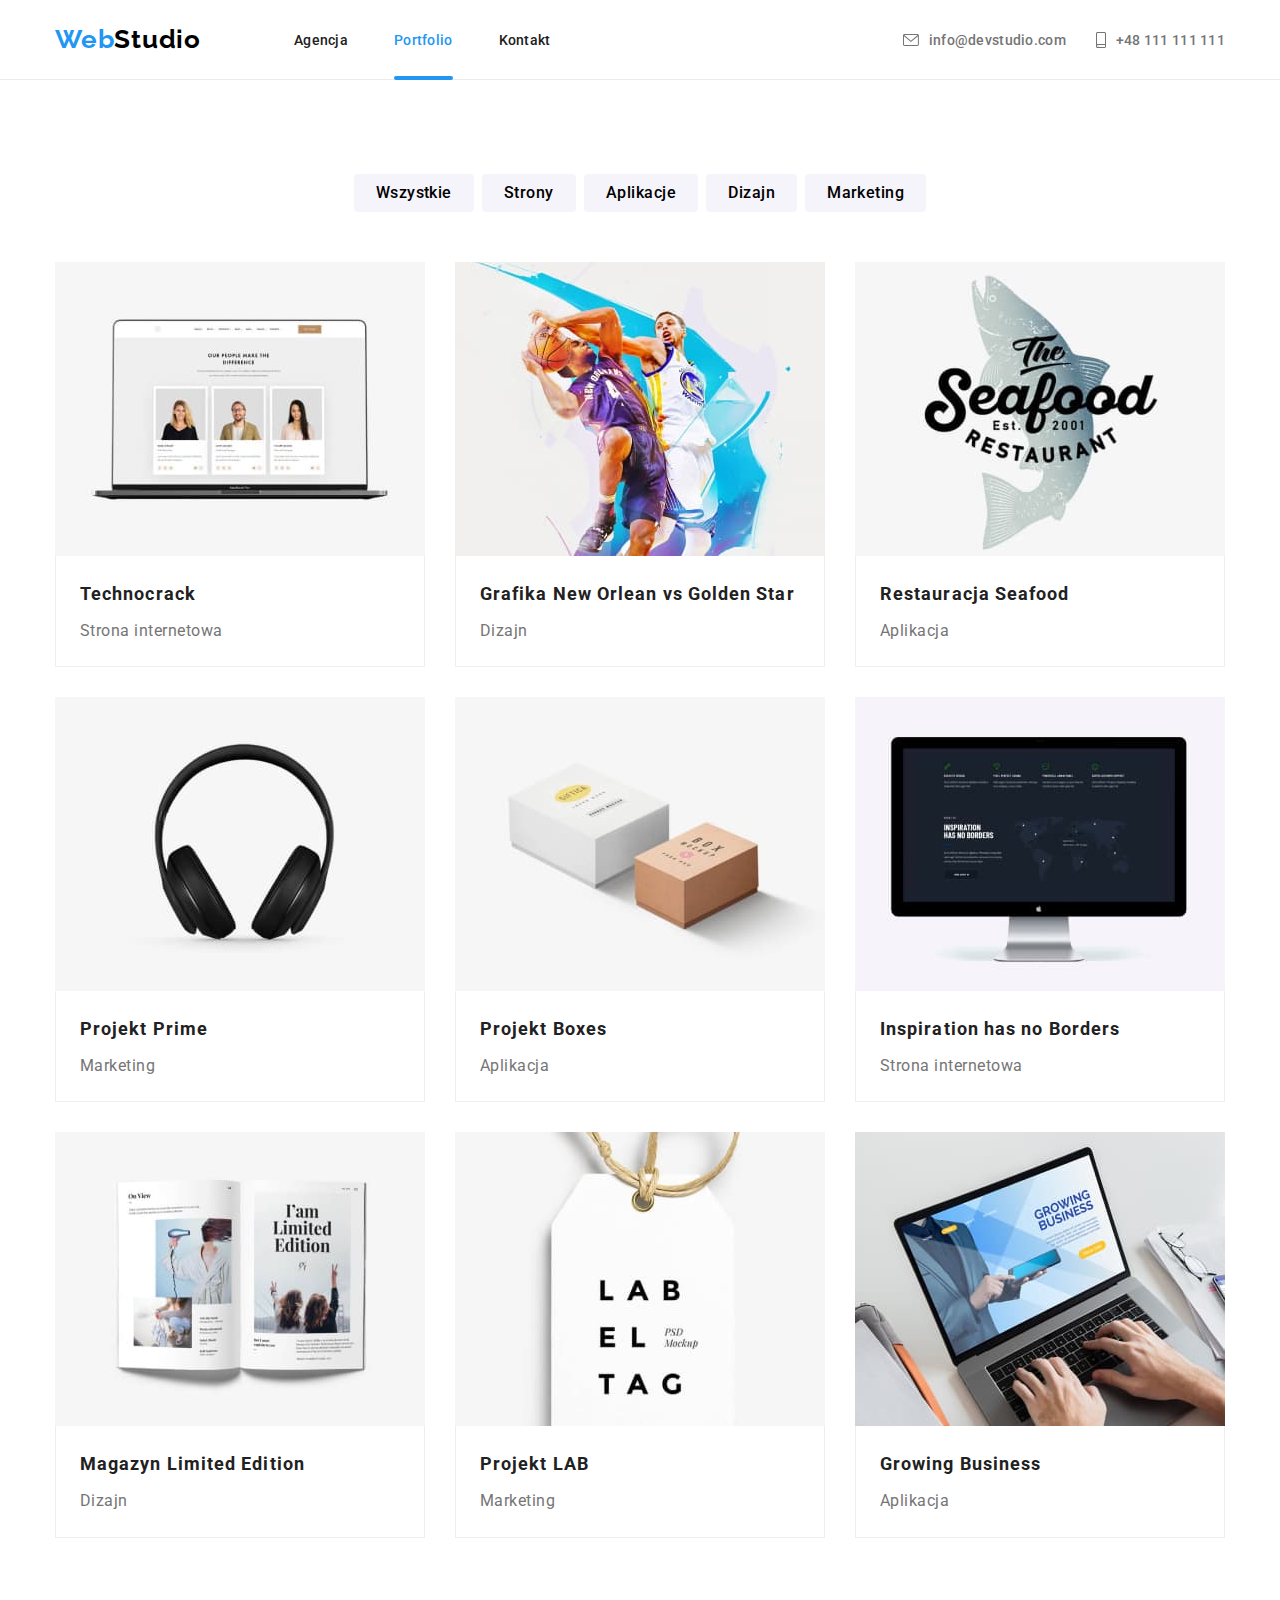
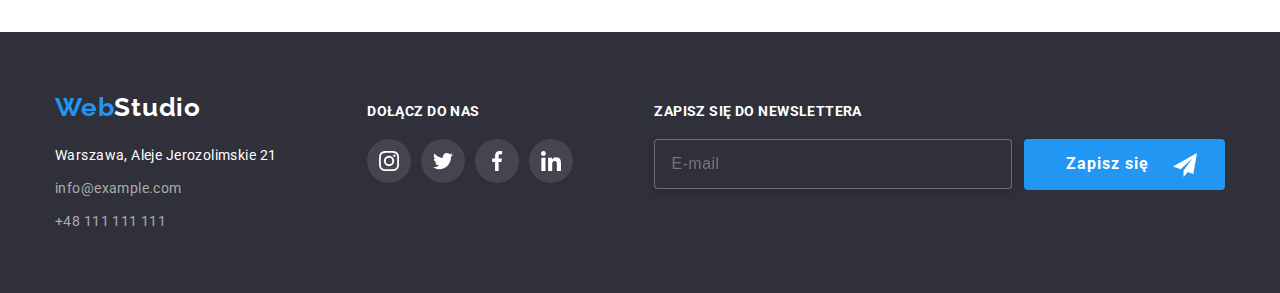
==== commit 652cfd14: "added BEM class" ====
--- a/portfolio.html
+++ b/portfolio.html
@@ -21,8 +21,7 @@
     <header class="page-header page-header--line">
         <div class="page-header__container container">
             <nav class="page-header__nav">
-                <a class="page-header__logo link" href="./index.html">Web<span
-                        class="page-header__logo--color">Studio</span></a>
+                <a class="logo link" href="./index.html">Web<span class="logo--header-color">Studio</span></a>
                 <ul class="page-header__nav-list list">
                     <li class="page-header__nav-item">
                         <a class="page-header__nav-link link" href="./index.html">Agencja</a>
@@ -54,7 +53,6 @@
             </ul>
         </div>
     </header>
-
     <main>
         <section class="portfolio-img section">
             <div class="container">
@@ -78,7 +76,7 @@
                 </ul>
                 <ul class="portfolio-img-containers list">
                     <li class="portfolio-img-item">
-                        <a class="portfolio-link link" href="">
+                        <a class="portfolio-link link" href="#">
                             <div class="overlay-div">
                                 <img class="img-item" src="./images/portfolio-img-9.jpg" alt="technocrack" width="370"
                                     height="294" />
@@ -95,7 +93,7 @@
                         </a>
                     </li>
                     <li class="portfolio-img-item">
-                        <a class="portfolio-link link" href="">
+                        <a class="portfolio-link link" href="#">
                             <div class="overlay-div">
                                 <img class="img-item" src="./images/portfolio-img-8.jpg"
                                     alt="Grafika New Orlean vs Golden Star" width="370" height="294" />
@@ -112,7 +110,7 @@
                         </a>
                     </li>
                     <li class="portfolio-img-item">
-                        <a class="portfolio-link link" href="">
+                        <a class="portfolio-link link" href="#">
                             <div class="overlay-div">
                                 <img class="img-item" src="./images/portfolio-img-7.jpg" alt="Restauracja Seafood"
                                     width="370" height="294" />
@@ -129,7 +127,7 @@
                         </a>
                     </li>
                     <li class="portfolio-img-item">
-                        <a class="portfolio-link link" href="">
+                        <a class="portfolio-link link" href="#">
                             <div class="overlay-div">
                                 <img class="img-item" src="./images/portfolio-img-6.jpg" alt="Projekt Prime" width="370"
                                     height="294" />
@@ -146,7 +144,7 @@
                         </a>
                     </li>
                     <li class="portfolio-img-item">
-                        <a class="portfolio-link link" href="">
+                        <a class="portfolio-link link" href="#">
                             <div class="overlay-div">
                                 <img class="img-item" src="./images/portfolio-img-5.jpg" alt="Projekt Boxes" width="370"
                                     height="294" />
@@ -163,7 +161,7 @@
                         </a>
                     </li>
                     <li class="portfolio-img-item">
-                        <a class="portfolio-link link" href="">
+                        <a class="portfolio-link link" href="#">
                             <div class="overlay-div">
                                 <img class="img-item" src="./images/portfolio-img-4.jpg"
                                     alt="Inspiration has no Borders" width="370" height="294" />
@@ -180,7 +178,7 @@
                         </a>
                     </li>
                     <li class="portfolio-img-item">
-                        <a class="portfolio-link link" href="">
+                        <a class="portfolio-link link" href="#">
                             <div class="overlay-div">
                                 <img class="img-item" src="./images/portfolio-img-3.jpg" alt="Magazyn Limited Edition"
                                     width="370" height="294" />
@@ -197,7 +195,7 @@
                         </a>
                     </li>
                     <li class="portfolio-img-item">
-                        <a class="portfolio-link link" href="">
+                        <a class="portfolio-link link" href="#">
                             <div class="overlay-div">
                                 <img class="img-item" src="./images/portfolio-img-2.jpg" alt="Projekt LAB" width="370"
                                     height="294" />
@@ -214,7 +212,7 @@
                         </a>
                     </li>
                     <li class="portfolio-img-item">
-                        <a class="portfolio-link link" href="">
+                        <a class="portfolio-link link" href="#">
                             <div class="overlay-div">
                                 <img class="img-item" src="./images/portfolio-img.jpg" alt="Growing Business"
                                     width="370" height="294" />
@@ -238,7 +236,8 @@
     <footer>
         <div class="container footer-flex">
             <div class="footer-div">
-                <a class="footer-logo link" href="./index.html">Web<span class="footer-logo-title">Studio</span></a>
+                <a class="logo link" href="./index.html">Web<span class="logo--footer-color">Studio</span></a>
+
                 <address class="footer-adress-list">
                     <ul class="footer-contacts list">
                         <li class="footer-item"><a class="footer-adress link"
@@ -253,36 +252,36 @@
                     </ul>
                 </address>
             </div>
-            <div class="footer-social-div">
-                <p class="footer-social-title">DOŁĄCZ DO NAS</p>
-                <ul class="footer-social-container list">
-                    <li class="footer-social-icon-item">
-                        <a class="footer-social-link" href="">
-                            <svg class="footer-social-icon" width="20" height="20">
+            <div class="footer__social-div">
+                <p class="footer__social-title">DOŁĄCZ DO NAS</p>
+                <ul class="social__list social__list--footer list">
+                    <li class="social__item">
+                        <a class="social__link social__link--footer" href="#">
+                            <svg width="20" height="20">
                                 <use href="./images/icons.svg#icon-instagram-2">
                                 </use>
                             </svg>
                         </a>
                     </li>
-                    <li class="footer-social-icon-item">
-                        <a class="footer-social-link" href="">
-                            <svg class="footer-social-icon" width="20" height="20">
+                    <li class="social__item">
+                        <a class="social__link social__link--footer" href="#">
+                            <svg width="20" height="20">
                                 <use href="./images/icons.svg#icon-twitter-1">
                                 </use>
                             </svg>
                         </a>
                     </li>
-                    <li class="footer-social-icon-item">
-                        <a class="footer-social-link" href="">
-                            <svg class="footer-social-icon" width="20" height="20">
+                    <li class="social__item">
+                        <a class="social__link social__link--footer" href="#">
+                            <svg width="20" height="20">
                                 <use href="./images/icons.svg#icon-facebook-1">
                                 </use>
                             </svg>
                         </a>
                     </li>
-                    <li class="footer-social-icon-item">
-                        <a class="footer-social-link" href="">
-                            <svg class="footer-social-icon" width="20" height="20">
+                    <li class="social__item">
+                        <a class="social__link social__link--footer" href="#">
+                            <svg width="20" height="20">
                                 <use href="./images/icons.svg#icon-linkedin-1">
                                 </use>
                             </svg>
--- a/css/main.min.css
+++ b/css/main.min.css
@@ -1 +1 @@
-.visually-hidden{position:absolute;width:1px;height:1px;margin:-1px;border:0;padding:0;white-space:nowrap;-webkit-clip-path:inset(100%);clip-path:inset(100%);clip:rect(0 0 0 0);overflow:hidden}:root{--text-color: #212121;--secondary-text-color: #757575;--accent-color: #2196f3;--accessary-color: #ffffff;--accent-background: #2f303a;--secondary-background: #f5f4fa;--icon-fill-color: #afb1b8;--main-font: "Roboto", sans-serif;--secondary-font: "Raleway", sans-serif;--cubic-bezier: cubic-bezier(0.4, 0, 0.2, 1);--border-color: #eeeeee;--border-bottom-color: #ececec;--logo-color: #000000;--box-shadow-hero: 0px 4px 4px rgba(0, 0, 0, 0.15);--box-shadow-team: 0px 1px 3px rgba(0, 0, 0, 0.12), 0px 1px 1px rgba(0, 0, 0, 0.14), 0px 2px 1px rgba(0, 0, 0, 0.2);--box-shadow-filter: 0px 3px 1px rgba(0, 0, 0, 0.1), 0px 1px 2px rgba(0, 0, 0, 0.08), 0px 2px 2px rgba(0, 0, 0, 0.12);--box-shadow-gallery: 0px 1px 1px rgba(0, 0, 0, 0.12), 0px 4px 4px rgba(0, 0, 0, 0.06), 1px 4px 6px rgba(0, 0, 0, 0.16);--item-margin: 30px}.container{width:1200px;margin:0 auto;padding:0 15px}*{margin:0;padding:0}*,*::before,*::after{-webkit-box-sizing:border-box;box-sizing:border-box}body{color:var(--text-color);background-color:var(--accessary-color);font-family:var(--main-font)}h1,h2,h3,h4,h5,h6,p{margin:0}img{display:block;max-width:100%;height:auto}address{font-style:inherit}button{display:block;cursor:pointer;border:none;border-radius:4px;font-size:16px;font-family:inherit}.list{list-style:none;padding-left:0;margin:0}.link{text-decoration:none}.section{padding-top:94px;padding-bottom:94px}.page-header--line{border-bottom:var(--border-bottom-color) solid 1px}.page-header__container{display:-webkit-box;display:-ms-flexbox;display:flex;-webkit-box-align:center;-ms-flex-align:center;align-items:center;padding-top:24px;padding-bottom:24px}.page-header__nav{display:-webkit-box;display:-ms-flexbox;display:flex;margin-right:auto}.page-header__nav-list{display:-webkit-box;display:-ms-flexbox;display:flex;-webkit-box-align:center;-ms-flex-align:center;align-items:center;-ms-flex-wrap:wrap;flex-wrap:wrap}.page-header__nav-item{margin-right:46px;display:inline}.page-header__nav-item:last-child{margin-right:0}.page-header__contacts-list{display:-webkit-box;display:-ms-flexbox;display:flex}.page-header__contact-item{margin-right:var(--item-margin)}.page-header__contact-item:last-child{margin-right:0}.page-header__nav-link{font-weight:500;font-size:14px;line-height:1.15;letter-spacing:.02em;color:var(--text-color);-webkit-transition:color 250ms var(--cubic-bezier);transition:color 250ms var(--cubic-bezier);position:relative}.page-header__contact-link{font-weight:500;font-size:14px;line-height:1.15;letter-spacing:.02em;color:var(--secondary-text-color);display:-webkit-box;display:-ms-flexbox;display:flex;-webkit-box-align:center;-ms-flex-align:center;align-items:center;-webkit-transition:color 250ms var(--cubic-bezier);transition:color 250ms var(--cubic-bezier)}.page-header__nav-link:hover,.page-header__nav-link:focus{color:var(--accent-color)}.page-header__nav-link.page-header__nav-link--current-link{color:var(--accent-color)}.page-header__icon{fill:currentColor;margin-right:10px}.page-header__contact-link:hover,.page-header__contact-link:focus{color:var(--accent-color)}.page-header__nav-link--current-link::after{color:var(--accent-color);position:absolute;display:inline-block;left:0;bottom:-32px;background-color:var(--accent-color);content:"";width:100%;height:4px;border-radius:2px}.logo{font-family:var(--secondary-font);font-style:normal;font-weight:700;font-size:26px;line-height:1.2;letter-spacing:.03em;color:var(--accent-color);margin-right:93px}.logo--header-color{color:var(--logo-color)}.logo--footer-color{color:var(--accessary-color)}.hero{background-color:var(--accent-background);background-image:-webkit-gradient(linear, left top, right top, from(rgba(47, 48, 58, 0.4)), to(rgba(47, 48, 58, 0.4))),url(../images/img-hero-background.jpg);background-image:linear-gradient(to right, rgba(47, 48, 58, 0.4), rgba(47, 48, 58, 0.4)),url(../images/img-hero-background.jpg);background-position:center;background-repeat:no-repeat;background-size:cover;padding:200px 0;max-width:1600px;height:600px;margin:0 auto}.hero__title{font-weight:900;font-size:44px;line-height:1.37;letter-spacing:.06em;text-transform:uppercase;color:var(--accessary-color);max-width:696px;text-align:center;margin:0 auto}.hero__button{font-weight:700;font-size:16px;line-height:1.88;letter-spacing:.06em;-webkit-box-shadow:var(--box-shadow-hero);box-shadow:var(--box-shadow-hero);color:var(--accessary-color);background-color:var(--accent-color);margin:0 auto;padding:10px 41px;margin-top:var(--item-margin)}.features{padding-bottom:0}.features__list{display:-webkit-box;display:-ms-flexbox;display:flex}.features__item{margin-right:30px}.features__item:last-child{margin-right:0}.features__title{font-weight:700;font-size:14px;line-height:1.15;letter-spacing:.03em;text-transform:uppercase;margin-bottom:10px;margin-top:30px}.features__text{font-size:14px;line-height:1.72;letter-spacing:.03em;color:var(--secondary-text-color)}.features__icon{width:270px;height:120px;background-color:var(--secondary-background);border-radius:4px;display:-webkit-box;display:-ms-flexbox;display:flex;-webkit-box-align:center;-ms-flex-align:center;align-items:center;-webkit-box-pack:center;-ms-flex-pack:center;justify-content:center}.about>ul{display:-webkit-box;display:-ms-flexbox;display:flex}.about-title{font-weight:700;font-size:36px;line-height:1.17;text-align:center;letter-spacing:.03em;margin-bottom:50px}.about-item{margin-right:30px;position:relative}.about-item:last-child{margin-right:0}.about-item>.label{font-weight:700;font-size:14px;line-height:1.14;letter-spacing:.03em;text-transform:uppercase;color:var(--accessary-color);position:absolute;bottom:0;width:100%;height:70px;display:-webkit-box;display:-ms-flexbox;display:flex;-webkit-box-align:center;-ms-flex-align:center;align-items:center;-webkit-box-pack:center;-ms-flex-pack:center;justify-content:center;background-color:rgba(47,48,58,.8)}.team{background-color:var(--secondary-background)}.team-list{display:-webkit-box;display:-ms-flexbox;display:flex;-webkit-box-align:center;-ms-flex-align:center;align-items:center;-webkit-box-pack:center;-ms-flex-pack:center;justify-content:center;-ms-flex-wrap:wrap;flex-wrap:wrap}.team-title{font-weight:700;font-size:36px;line-height:1.17;text-align:center;letter-spacing:.03em;margin-bottom:50px}.team-list-name{font-weight:500;font-size:16px;line-height:1.19;letter-spacing:.03em}.team-list-position{font-size:16px;line-height:1.19;letter-spacing:.03em;color:var(--secondary-text-color);margin-top:10px}.team-list>li{width:270px;background:var(--accessary-color);-webkit-box-shadow:var(--box-shadow-team);box-shadow:var(--box-shadow-team);border-radius:0px 0px 4px 4px;text-align:center}.team-item{margin-right:30px}.team-item:last-child{margin-right:0}.figcaption-team-item{padding-top:30px;padding-bottom:30px;-webkit-box-align:center;-ms-flex-align:center;align-items:center}.social-link{fill:var(--icon-fill-color);width:44px;height:44px;display:-webkit-box;display:-ms-flexbox;display:flex;-webkit-box-align:center;-ms-flex-align:center;align-items:center;-webkit-box-pack:center;-ms-flex-pack:center;justify-content:center;border-radius:50%;-webkit-transition-property:background-color,fill;transition-property:background-color,fill;-webkit-transition-duration:250ms;transition-duration:250ms;-webkit-transition-timing-function:var(--cubic-bezier);transition-timing-function:var(--cubic-bezier)}.social-icon-item{margin-right:10px}.social-icon-item:last-child{margin-right:0}.social-media-container{display:-webkit-box;display:-ms-flexbox;display:flex;-webkit-box-pack:center;-ms-flex-pack:center;justify-content:center;-webkit-box-align:center;-ms-flex-align:center;align-items:center;margin-top:16px}.social-link:hover,.social-link:focus{background-color:var(--accent-color);fill:var(--accessary-color)}.clients-list{display:-webkit-box;display:-ms-flexbox;display:flex;-webkit-box-align:center;-ms-flex-align:center;align-items:center;-webkit-box-pack:center;-ms-flex-pack:center;justify-content:center}.clients-title{font-weight:700;font-size:36px;line-height:1.17;text-align:center;letter-spacing:.03em;margin-bottom:50px}.client-link{width:170px;height:92px;border:1px solid currentColor;color:var(--icon-fill-color);fill:currentColor;border-radius:4px;text-align:center;display:-webkit-box;display:-ms-flexbox;display:flex;-webkit-box-align:center;-ms-flex-align:center;align-items:center;-webkit-box-pack:center;-ms-flex-pack:center;justify-content:center;-webkit-transition-property:border,fill;transition-property:border,fill;-webkit-transition-duration:250ms;transition-duration:250ms;-webkit-transition-timing-function:var(--cubic-bezier);transition-timing-function:var(--cubic-bezier)}.client-item{margin-right:30px}.client-item:last-child{margin-right:0}.client-link:hover,.client-link:focus{border-color:var(--accent-color);fill:var(--accent-color)}.button-nav{display:-webkit-box;display:-ms-flexbox;display:flex;-webkit-box-pack:center;-ms-flex-pack:center;justify-content:center;-webkit-box-align:center;-ms-flex-align:center;align-items:center;-ms-flex-wrap:wrap;flex-wrap:wrap;margin-bottom:50px}.button-item{margin-right:8px}.button-item:last-child{margin-right:0}.portfolio-btn{font-family:inherit;font-weight:500;font-size:16px;line-height:1.63;text-align:center;letter-spacing:.03em;background-color:var(--secondary-background);border-style:hidden;margin:0 auto;padding:6px 22px;-webkit-transition-property:color,background-color,-webkit-box-shadow;transition-property:color,background-color,-webkit-box-shadow;transition-property:color,background-color,box-shadow;transition-property:color,background-color,box-shadow,-webkit-box-shadow;-webkit-transition-duration:250ms;transition-duration:250ms;-webkit-transition-timing-function:var(--cubic-bezier);transition-timing-function:var(--cubic-bezier)}.portfolio-btn:hover,.portfolio-btn:focus{color:var(--accessary-color);background-color:var(--accent-color);-webkit-box-shadow:var(--box-shadow-filter);box-shadow:var(--box-shadow-filter);border-radius:4px}.portfolio-img-title{font-weight:700;font-size:18px;line-height:2;letter-spacing:.06em;color:var(--text-color);margin-bottom:4px}.portfolio-img-text{font-size:16px;line-height:1.88;letter-spacing:.03em;color:var(--secondary-text-color)}.portfolio-img-containers{display:-webkit-box;display:-ms-flexbox;display:flex;-ms-flex-wrap:wrap;flex-wrap:wrap}.figcaption-item{padding:20px 24px;border-right:1px solid var(--border-color);border-bottom:1px solid var(--border-color);border-left:1px solid var(--border-color)}.portfolio-img-item{margin-bottom:30px;margin-right:30px;max-width:370px}.portfolio-img-item:nth-last-child(-n+3){margin-bottom:0}.portfolio-img-item:nth-of-type(3n){margin-right:0}.portfolio-link{display:block;-webkit-transition:-webkit-box-shadow 250ms var(--cubic-bezier);transition:-webkit-box-shadow 250ms var(--cubic-bezier);transition:box-shadow 250ms var(--cubic-bezier);transition:box-shadow 250ms var(--cubic-bezier), -webkit-box-shadow 250ms var(--cubic-bezier)}.portfolio-link:hover,.portfolio-link:focus{-webkit-box-shadow:var(--box-shadow-gallery);box-shadow:var(--box-shadow-gallery)}.overlay-div{position:relative;overflow:hidden}.overlay{position:absolute;top:0;left:0;width:100%;height:100%;background-color:rgba(33,150,243,.9);-webkit-transform:translateY(100%);transform:translateY(100%);-webkit-transition:-webkit-transform 250ms var(--cubic-bezier);transition:-webkit-transform 250ms var(--cubic-bezier);transition:transform 250ms var(--cubic-bezier);transition:transform 250ms var(--cubic-bezier), -webkit-transform 250ms var(--cubic-bezier)}.portfolio-link:hover .overlay,.portfolio-link:focus .overlay{-webkit-transform:translateY(0);transform:translateY(0)}.overlay p{font-size:18px;line-height:1.55;letter-spacing:.03em;color:var(--accessary-color);padding:49px 45px 49px 24px}footer{background-color:var(--accent-background);padding-top:60px;padding-bottom:60px}.footer-adress-list{margin-top:20px}.footer-adress,.footer-contact{color:var(--accessary-color);font-style:normal;font-size:14px;line-height:1.72;letter-spacing:.03em}.footer-item{margin-top:9px}.footer-item:first-child{margin-top:0px}.footer-contact{color:rgba(255,255,255,.6)}.footer-flex{display:-webkit-box;display:-ms-flexbox;display:flex;-webkit-box-align:baseline;-ms-flex-align:baseline;align-items:baseline;-webkit-box-pack:justify;-ms-flex-pack:justify;justify-content:space-between}.footer-div{margin-right:70px}.footer-social-title{font-weight:700;font-size:14px;line-height:1.14;letter-spacing:.03em;text-transform:uppercase;color:var(--accessary-color)}.footer-social-link{fill:var(--accessary-color);background-color:rgba(255,255,255,.1);border-radius:50%;width:100%;height:100%;display:-webkit-box;display:-ms-flexbox;display:flex;-webkit-box-align:center;-ms-flex-align:center;align-items:center;-webkit-box-pack:center;-ms-flex-pack:center;justify-content:center;-webkit-transition:background-color 250ms var(--cubic-bezier);transition:background-color 250ms var(--cubic-bezier)}.footer-social-icon-item{width:44px;height:44px;margin-right:10px}.footer-social-icon-item:last-child{margin-right:0}.footer-social-container{margin-top:20px;display:-webkit-box;display:-ms-flexbox;display:flex;-webkit-box-align:center;-ms-flex-align:center;align-items:center;-webkit-box-pack:center;-ms-flex-pack:center;justify-content:center}.footer-social-link:hover,.footer-social-link:focus{background-color:var(--accent-color)}.footer-social-div{margin-right:78px}.footer-newsletter-title{font-weight:700;font-size:14px;line-height:1.14;letter-spacing:.03em;text-transform:uppercase;color:var(--accessary-color);margin-bottom:20px}.footer-label-email{width:358px;height:50px;margin-right:12px}.footer-input{width:100%;height:100%;padding:15px 16px;font-size:16px;line-height:1.25;letter-spacing:.03em;color:rgba(255,255,255,.6);background-color:var(--accent-background);border:1px solid rgba(255,255,255,.3);-webkit-filter:drop-shadow(0px 4px 4px rgba(0, 0, 0, 0.15));filter:drop-shadow(0px 4px 4px rgba(0, 0, 0, 0.15));border-radius:4px}.footer-btn{font-weight:700;font-size:16px;line-height:1.88;letter-spacing:.06em;color:var(--accessary-color);background-color:var(--accent-color);padding:10px 28px 10px 42px}.input-btn-div{display:-webkit-box;display:-ms-flexbox;display:flex;-webkit-box-pack:justify;-ms-flex-pack:justify;justify-content:space-between;-webkit-box-align:center;-ms-flex-align:center;align-items:center}.btn-icon-send{margin-left:24px;vertical-align:middle}.backdrop{position:fixed;left:0;top:0;width:100%;height:100%;background-color:rgba(0,0,0,.2);-webkit-transition-property:opacity,visibility;transition-property:opacity,visibility;-webkit-transition-duration:250ms;transition-duration:250ms;-webkit-transition-timing-function:var(--cubic-bezier);transition-timing-function:var(--cubic-bezier)}.modal{position:absolute;top:50%;left:50%;-webkit-transform:translate(-50%, -50%);transform:translate(-50%, -50%);width:528px;min-height:581px;background-color:var(--accessary-color)}.close-btn{position:absolute;top:8px;right:8px;width:30px;height:30px;background-color:var(--accessary-color);border:1px solid rgba(0,0,0,.1);border-radius:50%;cursor:pointer}.is-hidden{opacity:0;visibility:hidden;pointer-events:none}.form-layout{padding:40px}label:nth-last-child(3){margin-bottom:20px}.form-title{font-weight:700;font-size:20px;line-height:1.15;text-align:center;letter-spacing:.03em;margin-bottom:12px}.label-title{font-size:12px;line-height:1.17;letter-spacing:.01em;color:var(--secondary-text-color);display:-webkit-box;display:-ms-flexbox;display:flex;-webkit-box-orient:vertical;-webkit-box-direction:normal;-ms-flex-direction:column;flex-direction:column;margin-bottom:10px}.input-wrap{display:block;position:relative;margin-top:4px;-webkit-transition-property:fill;transition-property:fill;-webkit-transition-duration:250ms;transition-duration:250ms;-webkit-transition-timing-function:var(--cubic-bezier);transition-timing-function:var(--cubic-bezier)}.data-form-input{display:block;width:100%;height:40px;padding-top:11px;padding-bottom:11px;padding-left:42px;border:1px solid rgba(33,33,33,.2);border-radius:4px;-webkit-transition-property:border-color;transition-property:border-color;-webkit-transition-duration:250ms;transition-duration:250ms;-webkit-transition-timing-function:var(--cubic-bezier);transition-timing-function:var(--cubic-bezier);outline:rgba(0,0,0,0)}.input-wrap:hover,.input-wrap:focus-within,.data-form-input:hover,.data-form-input:focus{fill:var(--accent-color);border-color:var(--accent-color)}.person-form-icon{position:absolute;-webkit-transform:translateY(-50%);transform:translateY(-50%);top:50%;left:12px;width:18px;height:18px}.comment{width:100%;height:120px;padding:12px 16px;margin-top:4px;color:rgba(117,117,117,.5);resize:none}.comment::-webkit-input-placeholder{font-size:12px;line-height:1.17;letter-spacing:.01em;color:rgba(117,117,117,.5)}.comment::-moz-placeholder{font-size:12px;line-height:1.17;letter-spacing:.01em;color:rgba(117,117,117,.5)}.comment:-ms-input-placeholder{font-size:12px;line-height:1.17;letter-spacing:.01em;color:rgba(117,117,117,.5)}.comment::-ms-input-placeholder{font-size:12px;line-height:1.17;letter-spacing:.01em;color:rgba(117,117,117,.5)}.comment::placeholder{font-size:12px;line-height:1.17;letter-spacing:.01em;color:rgba(117,117,117,.5)}.checkbox-form{display:block;margin-bottom:30px;font-size:14px;line-height:1.71;letter-spacing:.03em;color:var(--secondary-text-color);text-align:center;cursor:pointer}.checkbox-input{-moz-appearance:none;-webkit-appearance:none;appearance:none;position:absolute}.checkbox-icon{display:inline-block;border:2px solid var(--text-color);border-radius:2px;vertical-align:sub;-webkit-transition-property:background-color,border-color;transition-property:background-color,border-color;-webkit-transition-duration:250ms;transition-duration:250ms;-webkit-transition-timing-function:var(--cubic-bezier);transition-timing-function:var(--cubic-bezier)}.checkbox-vector{display:block;width:16px;height:15px}.checkbox-statute{display:inline;margin-left:8px}.regulations-link{color:var(---accent-color);text-decoration:underline}.checkbox-input:checked+.checkbox-icon{background-size:contain;margin-left:auto;margin-right:auto;background-color:var(--accent-color);border-color:var(--accent-color)}.form-btn{font-weight:700;font-size:16px;line-height:1.88;letter-spacing:.06em;color:var(--accessary-color);background-color:var(--accent-color);margin:0 auto;padding:10px 76px}/*# sourceMappingURL=main.min.css.map */+.visually-hidden{position:absolute;width:1px;height:1px;margin:-1px;border:0;padding:0;white-space:nowrap;-webkit-clip-path:inset(100%);clip-path:inset(100%);clip:rect(0 0 0 0);overflow:hidden}:root{--text-color: #212121;--secondary-text-color: #757575;--accent-color: #2196f3;--accessary-color: #ffffff;--accent-background: #2f303a;--secondary-background: #f5f4fa;--icon-fill-color: #afb1b8;--main-font: "Roboto", sans-serif;--secondary-font: "Raleway", sans-serif;--cubic-bezier: cubic-bezier(0.4, 0, 0.2, 1);--border-color: #eeeeee;--border-bottom-color: #ececec;--logo-color: #000000;--box-shadow-hero: 0px 4px 4px rgba(0, 0, 0, 0.15);--box-shadow-team: 0px 1px 3px rgba(0, 0, 0, 0.12), 0px 1px 1px rgba(0, 0, 0, 0.14), 0px 2px 1px rgba(0, 0, 0, 0.2);--box-shadow-filter: 0px 3px 1px rgba(0, 0, 0, 0.1), 0px 1px 2px rgba(0, 0, 0, 0.08), 0px 2px 2px rgba(0, 0, 0, 0.12);--box-shadow-gallery: 0px 1px 1px rgba(0, 0, 0, 0.12), 0px 4px 4px rgba(0, 0, 0, 0.06), 1px 4px 6px rgba(0, 0, 0, 0.16);--item-margin: 30px}.container{width:1200px;margin:0 auto;padding:0 15px}*{margin:0;padding:0}*,*::before,*::after{-webkit-box-sizing:border-box;box-sizing:border-box}body{color:var(--text-color);background-color:var(--accessary-color);font-family:var(--main-font)}h1,h2,h3,h4,h5,h6,p{margin:0}img{display:block;max-width:100%;height:auto}address{font-style:inherit}button{display:block;cursor:pointer;border:none;border-radius:4px;font-size:16px;font-family:inherit}.list{list-style:none;padding-left:0;margin:0}.link{text-decoration:none}.section{padding-top:94px;padding-bottom:94px}.page-header--line{border-bottom:var(--border-bottom-color) solid 1px}.page-header__container{display:-webkit-box;display:-ms-flexbox;display:flex;-webkit-box-align:center;-ms-flex-align:center;align-items:center;padding-top:24px;padding-bottom:24px}.page-header__nav{display:-webkit-box;display:-ms-flexbox;display:flex;margin-right:auto}.page-header__nav-list{display:-webkit-box;display:-ms-flexbox;display:flex;-webkit-box-align:center;-ms-flex-align:center;align-items:center;-ms-flex-wrap:wrap;flex-wrap:wrap}.page-header__nav-item{margin-right:46px;display:inline}.page-header__nav-item:last-child{margin-right:0}.page-header__contacts-list{display:-webkit-box;display:-ms-flexbox;display:flex}.page-header__contact-item{margin-right:var(--item-margin)}.page-header__contact-item:last-child{margin-right:0}.page-header__nav-link{font-weight:500;font-size:14px;line-height:1.15;letter-spacing:.02em;color:var(--text-color);-webkit-transition:color 250ms var(--cubic-bezier);transition:color 250ms var(--cubic-bezier);position:relative}.page-header__contact-link{font-weight:500;font-size:14px;line-height:1.15;letter-spacing:.02em;color:var(--secondary-text-color);display:-webkit-box;display:-ms-flexbox;display:flex;-webkit-box-align:center;-ms-flex-align:center;align-items:center;-webkit-transition:color 250ms var(--cubic-bezier);transition:color 250ms var(--cubic-bezier)}.page-header__nav-link:hover,.page-header__nav-link:focus{color:var(--accent-color)}.page-header__nav-link.page-header__nav-link--current-link{color:var(--accent-color)}.page-header__icon{fill:currentColor;margin-right:10px}.page-header__contact-link:hover,.page-header__contact-link:focus{color:var(--accent-color)}.page-header__nav-link--current-link::after{color:var(--accent-color);position:absolute;display:inline-block;left:0;bottom:-32px;background-color:var(--accent-color);content:"";width:100%;height:4px;border-radius:2px}.logo{font-family:var(--secondary-font);font-style:normal;font-weight:700;font-size:26px;line-height:1.2;letter-spacing:.03em;color:var(--accent-color);margin-right:93px}.logo--header-color{color:var(--logo-color)}.logo--footer-color{color:var(--accessary-color)}.hero{background-color:var(--accent-background);background-image:-webkit-gradient(linear, left top, right top, from(rgba(47, 48, 58, 0.4)), to(rgba(47, 48, 58, 0.4))),url(../images/img-hero-background.jpg);background-image:linear-gradient(to right, rgba(47, 48, 58, 0.4), rgba(47, 48, 58, 0.4)),url(../images/img-hero-background.jpg);background-position:center;background-repeat:no-repeat;background-size:cover;padding:200px 0;max-width:1600px;height:600px;margin:0 auto}.hero__title{font-weight:900;font-size:44px;line-height:1.37;letter-spacing:.06em;text-transform:uppercase;color:var(--accessary-color);max-width:696px;text-align:center;margin:0 auto}.hero__button{font-weight:700;font-size:16px;line-height:1.88;letter-spacing:.06em;-webkit-box-shadow:var(--box-shadow-hero);box-shadow:var(--box-shadow-hero);color:var(--accessary-color);background-color:var(--accent-color);margin:0 auto;padding:10px 41px;margin-top:var(--item-margin)}.features{padding-bottom:0}.features__list{display:-webkit-box;display:-ms-flexbox;display:flex}.features__item{margin-right:var(--item-margin)}.features__item:last-child{margin-right:0}.features__title{font-weight:700;font-size:14px;line-height:1.15;letter-spacing:.03em;text-transform:uppercase;margin-bottom:10px;margin-top:30px}.features__text{font-size:14px;line-height:1.72;letter-spacing:.03em;color:var(--secondary-text-color)}.features__icon{width:270px;height:120px;background-color:var(--secondary-background);border-radius:4px;display:-webkit-box;display:-ms-flexbox;display:flex;-webkit-box-align:center;-ms-flex-align:center;align-items:center;-webkit-box-pack:center;-ms-flex-pack:center;justify-content:center}.about__title{font-weight:700;font-size:36px;line-height:1.17;text-align:center;letter-spacing:.03em;margin-bottom:50px}.about__list{display:-webkit-box;display:-ms-flexbox;display:flex}.about__item{margin-right:var(--item-margin);position:relative}.about__item:last-child{margin-right:0}.about__label{font-weight:700;font-size:14px;line-height:1.14;letter-spacing:.03em;text-transform:uppercase;color:var(--accessary-color);position:absolute;bottom:0;width:100%;height:70px;display:-webkit-box;display:-ms-flexbox;display:flex;-webkit-box-align:center;-ms-flex-align:center;align-items:center;-webkit-box-pack:center;-ms-flex-pack:center;justify-content:center;background-color:rgba(47,48,58,.8)}.team{background-color:var(--secondary-background)}.team__list{display:-webkit-box;display:-ms-flexbox;display:flex;-webkit-box-align:center;-ms-flex-align:center;align-items:center;-webkit-box-pack:center;-ms-flex-pack:center;justify-content:center;-ms-flex-wrap:wrap;flex-wrap:wrap}.team__title{font-weight:700;font-size:36px;line-height:1.17;text-align:center;letter-spacing:.03em;margin-bottom:50px}.team__item{width:270px;background:var(--accessary-color);-webkit-box-shadow:var(--box-shadow-team);box-shadow:var(--box-shadow-team);border-radius:0px 0px 4px 4px;text-align:center;margin-right:var(--item-margin)}.team__item:last-child{margin-right:0}.team__name{font-weight:500;font-size:16px;line-height:1.19;letter-spacing:.03em}.team__text{font-size:16px;line-height:1.19;letter-spacing:.03em;color:var(--secondary-text-color);margin-top:10px;margin-bottom:16px}.team__figcaption{padding-top:30px;padding-bottom:30px;-webkit-box-align:center;-ms-flex-align:center;align-items:center}.social__list{display:-webkit-box;display:-ms-flexbox;display:flex;-webkit-box-pack:center;-ms-flex-pack:center;justify-content:center;-webkit-box-align:center;-ms-flex-align:center;align-items:center}.social__item{margin-right:10px}.social__item:last-child{margin-right:0}.social__link{fill:var(--icon-fill-color);width:44px;height:44px;display:-webkit-box;display:-ms-flexbox;display:flex;-webkit-box-align:center;-ms-flex-align:center;align-items:center;-webkit-box-pack:center;-ms-flex-pack:center;justify-content:center;border-radius:50%;-webkit-transition-property:background-color,fill;transition-property:background-color,fill;-webkit-transition-duration:250ms;transition-duration:250ms;-webkit-transition-timing-function:var(--cubic-bezier);transition-timing-function:var(--cubic-bezier)}.social__link:hover,.social__link:focus{background-color:var(--accent-color);fill:var(--accessary-color)}.social__link--footer{fill:var(--accessary-color);background-color:rgba(255,255,255,.1);-webkit-transition:background-color 250ms var(--cubic-bezier);transition:background-color 250ms var(--cubic-bezier)}.client__list{display:-webkit-box;display:-ms-flexbox;display:flex;-webkit-box-align:center;-ms-flex-align:center;align-items:center;-webkit-box-pack:center;-ms-flex-pack:center;justify-content:center}.client__title{font-weight:700;font-size:36px;line-height:1.17;text-align:center;letter-spacing:.03em;margin-bottom:50px}.client__item{margin-right:30px}.client__item:last-child{margin-right:0}.client__link{width:170px;height:92px;color:var(--icon-fill-color);border:1px solid currentColor;fill:currentColor;border-radius:4px;text-align:center;display:-webkit-box;display:-ms-flexbox;display:flex;-webkit-box-align:center;-ms-flex-align:center;align-items:center;-webkit-box-pack:center;-ms-flex-pack:center;justify-content:center;-webkit-transition-property:border-color,fill;transition-property:border-color,fill;-webkit-transition-duration:250ms;transition-duration:250ms;-webkit-transition-timing-function:var(--cubic-bezier);transition-timing-function:var(--cubic-bezier)}.client__link:hover,.client__link:focus{border-color:var(--accent-color);fill:var(--accent-color)}.button-nav{display:-webkit-box;display:-ms-flexbox;display:flex;-webkit-box-pack:center;-ms-flex-pack:center;justify-content:center;-webkit-box-align:center;-ms-flex-align:center;align-items:center;-ms-flex-wrap:wrap;flex-wrap:wrap;margin-bottom:50px}.button-item{margin-right:8px}.button-item:last-child{margin-right:0}.portfolio-btn{font-family:inherit;font-weight:500;font-size:16px;line-height:1.63;text-align:center;letter-spacing:.03em;background-color:var(--secondary-background);border-style:hidden;margin:0 auto;padding:6px 22px;-webkit-transition-property:color,background-color,-webkit-box-shadow;transition-property:color,background-color,-webkit-box-shadow;transition-property:color,background-color,box-shadow;transition-property:color,background-color,box-shadow,-webkit-box-shadow;-webkit-transition-duration:250ms;transition-duration:250ms;-webkit-transition-timing-function:var(--cubic-bezier);transition-timing-function:var(--cubic-bezier)}.portfolio-btn:hover,.portfolio-btn:focus{color:var(--accessary-color);background-color:var(--accent-color);-webkit-box-shadow:var(--box-shadow-filter);box-shadow:var(--box-shadow-filter);border-radius:4px}.portfolio-img-title{font-weight:700;font-size:18px;line-height:2;letter-spacing:.06em;color:var(--text-color);margin-bottom:4px}.portfolio-img-text{font-size:16px;line-height:1.88;letter-spacing:.03em;color:var(--secondary-text-color)}.portfolio-img-containers{display:-webkit-box;display:-ms-flexbox;display:flex;-ms-flex-wrap:wrap;flex-wrap:wrap}.figcaption-item{padding:20px 24px;border-right:1px solid var(--border-color);border-bottom:1px solid var(--border-color);border-left:1px solid var(--border-color)}.portfolio-img-item{margin-bottom:30px;margin-right:30px;max-width:370px}.portfolio-img-item:nth-last-child(-n+3){margin-bottom:0}.portfolio-img-item:nth-of-type(3n){margin-right:0}.portfolio-link{display:block;-webkit-transition:-webkit-box-shadow 250ms var(--cubic-bezier);transition:-webkit-box-shadow 250ms var(--cubic-bezier);transition:box-shadow 250ms var(--cubic-bezier);transition:box-shadow 250ms var(--cubic-bezier), -webkit-box-shadow 250ms var(--cubic-bezier)}.portfolio-link:hover,.portfolio-link:focus{-webkit-box-shadow:var(--box-shadow-gallery);box-shadow:var(--box-shadow-gallery)}.overlay-div{position:relative;overflow:hidden}.overlay{position:absolute;top:0;left:0;width:100%;height:100%;background-color:rgba(33,150,243,.9);-webkit-transform:translateY(100%);transform:translateY(100%);-webkit-transition:-webkit-transform 250ms var(--cubic-bezier);transition:-webkit-transform 250ms var(--cubic-bezier);transition:transform 250ms var(--cubic-bezier);transition:transform 250ms var(--cubic-bezier), -webkit-transform 250ms var(--cubic-bezier)}.portfolio-link:hover .overlay,.portfolio-link:focus .overlay{-webkit-transform:translateY(0);transform:translateY(0)}.overlay p{font-size:18px;line-height:1.55;letter-spacing:.03em;color:var(--accessary-color);padding:49px 45px 49px 24px}footer{background-color:var(--accent-background);padding-top:60px;padding-bottom:60px}.footer-adress-list{margin-top:20px}.footer-adress,.footer-contact{color:var(--accessary-color);font-style:normal;font-size:14px;line-height:1.72;letter-spacing:.03em}.footer-item{margin-top:9px}.footer-item:first-child{margin-top:0px}.footer-contact{color:rgba(255,255,255,.6)}.footer-flex{display:-webkit-box;display:-ms-flexbox;display:flex;-webkit-box-align:baseline;-ms-flex-align:baseline;align-items:baseline;-webkit-box-pack:justify;-ms-flex-pack:justify;justify-content:space-between}.footer-div{margin-right:70px}.footer__social-div{margin-right:78px}.footer__social-title{font-weight:700;font-size:14px;line-height:1.14;letter-spacing:.03em;text-transform:uppercase;color:var(--accessary-color);margin-bottom:20px}.footer-newsletter-title{font-weight:700;font-size:14px;line-height:1.14;letter-spacing:.03em;text-transform:uppercase;color:var(--accessary-color);margin-bottom:20px}.footer-label-email{width:358px;height:50px;margin-right:12px}.footer-input{width:100%;height:100%;padding:15px 16px;font-size:16px;line-height:1.25;letter-spacing:.03em;color:rgba(255,255,255,.6);background-color:var(--accent-background);border:1px solid rgba(255,255,255,.3);-webkit-filter:drop-shadow(0px 4px 4px rgba(0, 0, 0, 0.15));filter:drop-shadow(0px 4px 4px rgba(0, 0, 0, 0.15));border-radius:4px}.footer-btn{font-weight:700;font-size:16px;line-height:1.88;letter-spacing:.06em;color:var(--accessary-color);background-color:var(--accent-color);padding:10px 28px 10px 42px}.input-btn-div{display:-webkit-box;display:-ms-flexbox;display:flex;-webkit-box-pack:justify;-ms-flex-pack:justify;justify-content:space-between;-webkit-box-align:center;-ms-flex-align:center;align-items:center}.btn-icon-send{margin-left:24px;vertical-align:middle}.backdrop{position:fixed;left:0;top:0;width:100%;height:100%;background-color:rgba(0,0,0,.2);-webkit-transition-property:opacity,visibility;transition-property:opacity,visibility;-webkit-transition-duration:250ms;transition-duration:250ms;-webkit-transition-timing-function:var(--cubic-bezier);transition-timing-function:var(--cubic-bezier)}.modal{position:absolute;top:50%;left:50%;-webkit-transform:translate(-50%, -50%);transform:translate(-50%, -50%);width:528px;min-height:581px;background-color:var(--accessary-color)}.close-btn{position:absolute;top:8px;right:8px;width:30px;height:30px;background-color:var(--accessary-color);border:1px solid rgba(0,0,0,.1);border-radius:50%;cursor:pointer}.is-hidden{opacity:0;visibility:hidden;pointer-events:none}.form-layout{padding:40px}label:nth-last-child(3){margin-bottom:20px}.form-title{font-weight:700;font-size:20px;line-height:1.15;text-align:center;letter-spacing:.03em;margin-bottom:12px}.label-title{font-size:12px;line-height:1.17;letter-spacing:.01em;color:var(--secondary-text-color);display:-webkit-box;display:-ms-flexbox;display:flex;-webkit-box-orient:vertical;-webkit-box-direction:normal;-ms-flex-direction:column;flex-direction:column;margin-bottom:10px}.input-wrap{display:block;position:relative;margin-top:4px;-webkit-transition-property:fill;transition-property:fill;-webkit-transition-duration:250ms;transition-duration:250ms;-webkit-transition-timing-function:var(--cubic-bezier);transition-timing-function:var(--cubic-bezier)}.data-form-input{display:block;width:100%;height:40px;padding-top:11px;padding-bottom:11px;padding-left:42px;border:1px solid rgba(33,33,33,.2);border-radius:4px;-webkit-transition-property:border-color;transition-property:border-color;-webkit-transition-duration:250ms;transition-duration:250ms;-webkit-transition-timing-function:var(--cubic-bezier);transition-timing-function:var(--cubic-bezier);outline:rgba(0,0,0,0)}.input-wrap:hover,.input-wrap:focus-within,.data-form-input:hover,.data-form-input:focus{fill:var(--accent-color);border-color:var(--accent-color)}.person-form-icon{position:absolute;-webkit-transform:translateY(-50%);transform:translateY(-50%);top:50%;left:12px;width:18px;height:18px}.comment{width:100%;height:120px;padding:12px 16px;margin-top:4px;color:rgba(117,117,117,.5);resize:none}.comment::-webkit-input-placeholder{font-size:12px;line-height:1.17;letter-spacing:.01em;color:rgba(117,117,117,.5)}.comment::-moz-placeholder{font-size:12px;line-height:1.17;letter-spacing:.01em;color:rgba(117,117,117,.5)}.comment:-ms-input-placeholder{font-size:12px;line-height:1.17;letter-spacing:.01em;color:rgba(117,117,117,.5)}.comment::-ms-input-placeholder{font-size:12px;line-height:1.17;letter-spacing:.01em;color:rgba(117,117,117,.5)}.comment::placeholder{font-size:12px;line-height:1.17;letter-spacing:.01em;color:rgba(117,117,117,.5)}.checkbox-form{display:block;margin-bottom:30px;font-size:14px;line-height:1.71;letter-spacing:.03em;color:var(--secondary-text-color);text-align:center;cursor:pointer}.checkbox-input{-moz-appearance:none;-webkit-appearance:none;appearance:none;position:absolute}.checkbox-icon{display:inline-block;border:2px solid var(--text-color);border-radius:2px;vertical-align:sub;-webkit-transition-property:background-color,border-color;transition-property:background-color,border-color;-webkit-transition-duration:250ms;transition-duration:250ms;-webkit-transition-timing-function:var(--cubic-bezier);transition-timing-function:var(--cubic-bezier)}.checkbox-vector{display:block;width:16px;height:15px}.checkbox-statute{display:inline;margin-left:8px}.regulations-link{color:var(---accent-color);text-decoration:underline}.checkbox-input:checked+.checkbox-icon{background-size:contain;margin-left:auto;margin-right:auto;background-color:var(--accent-color);border-color:var(--accent-color)}.form-btn{font-weight:700;font-size:16px;line-height:1.88;letter-spacing:.06em;color:var(--accessary-color);background-color:var(--accent-color);margin:0 auto;padding:10px 76px}/*# sourceMappingURL=main.min.css.map */